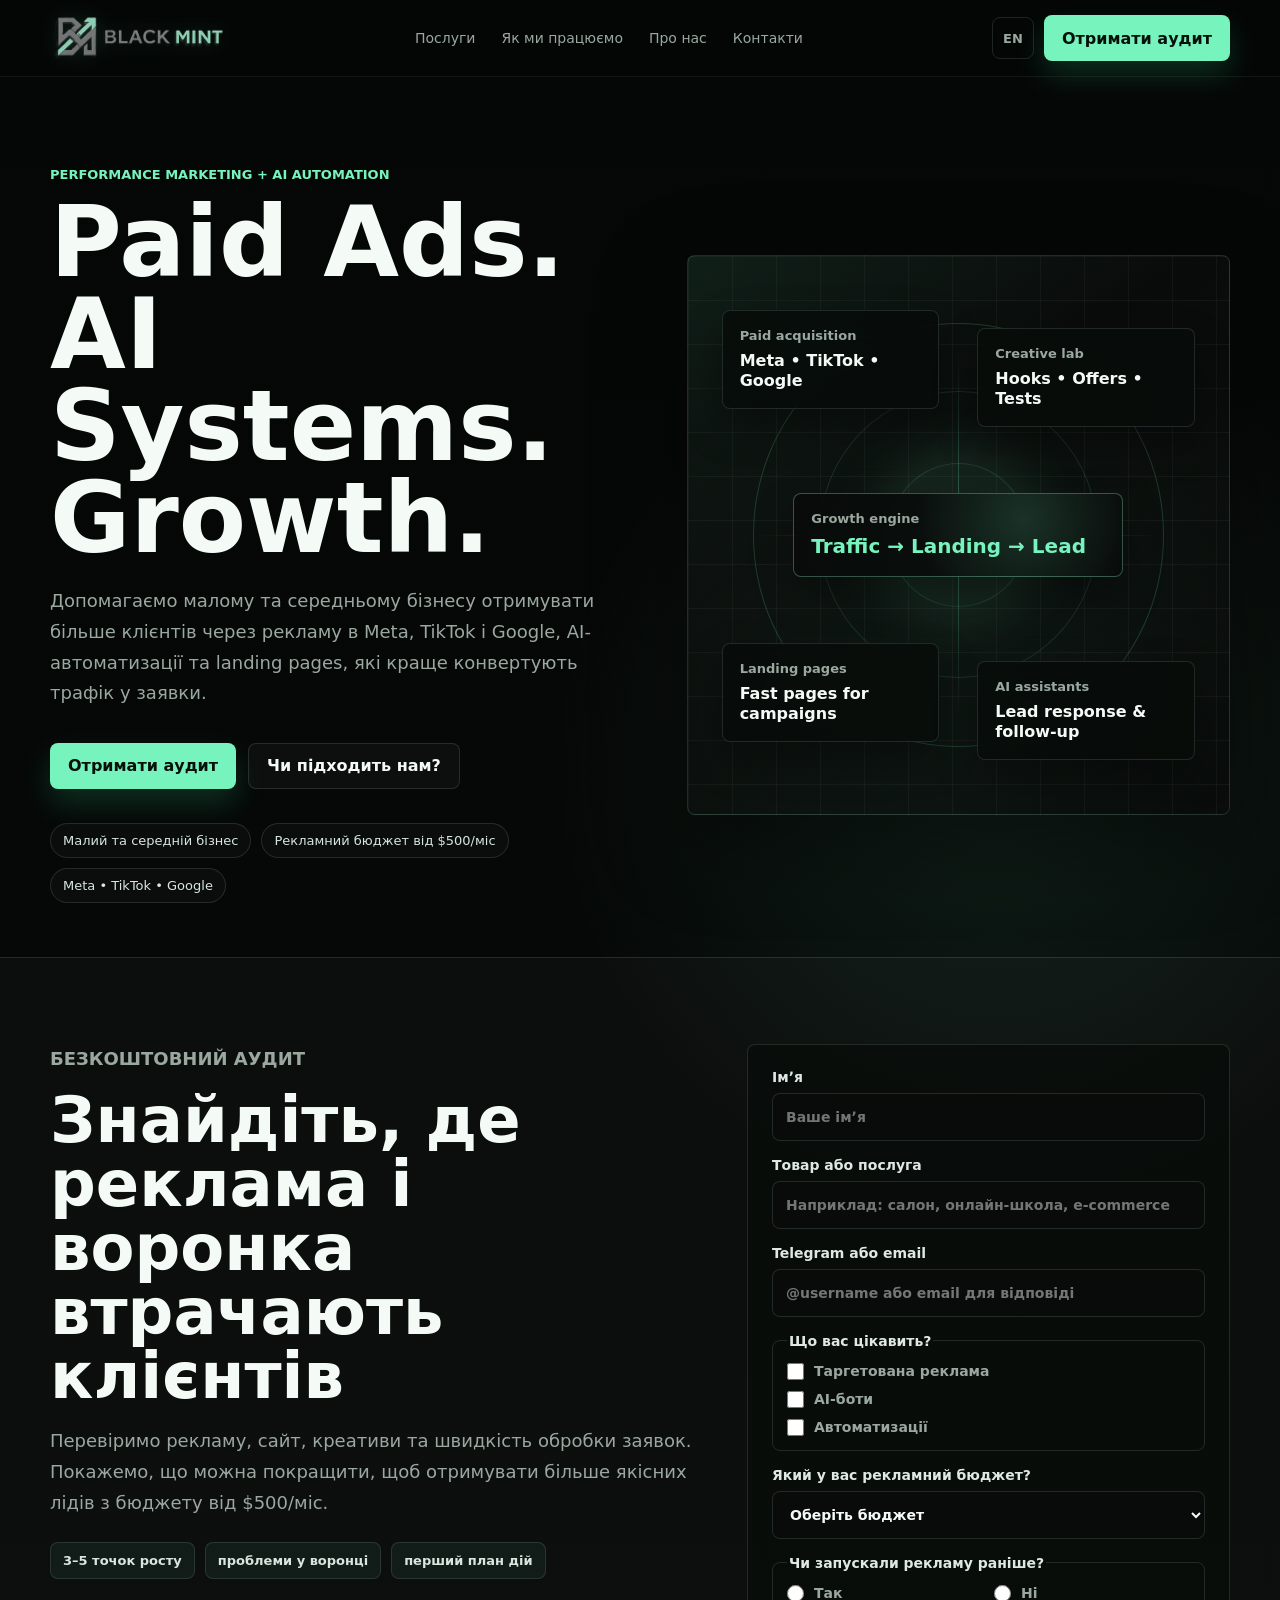
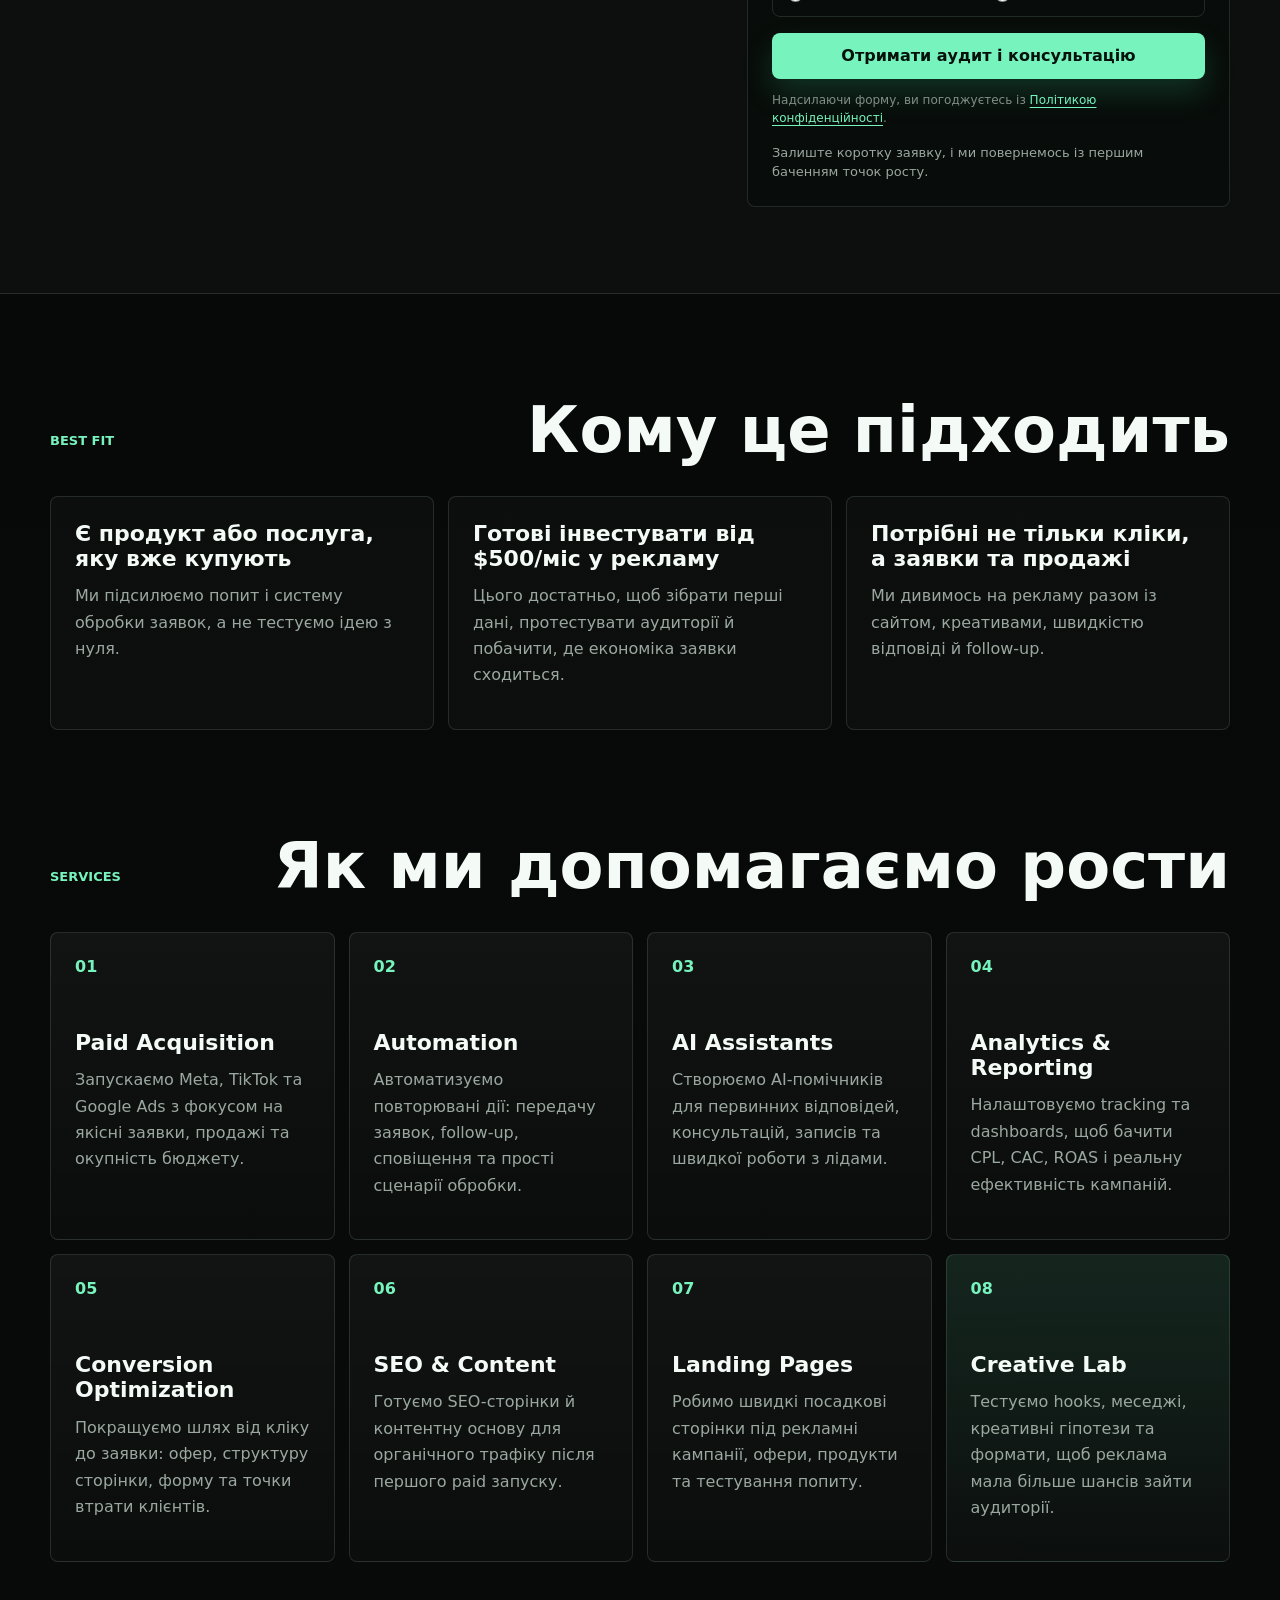
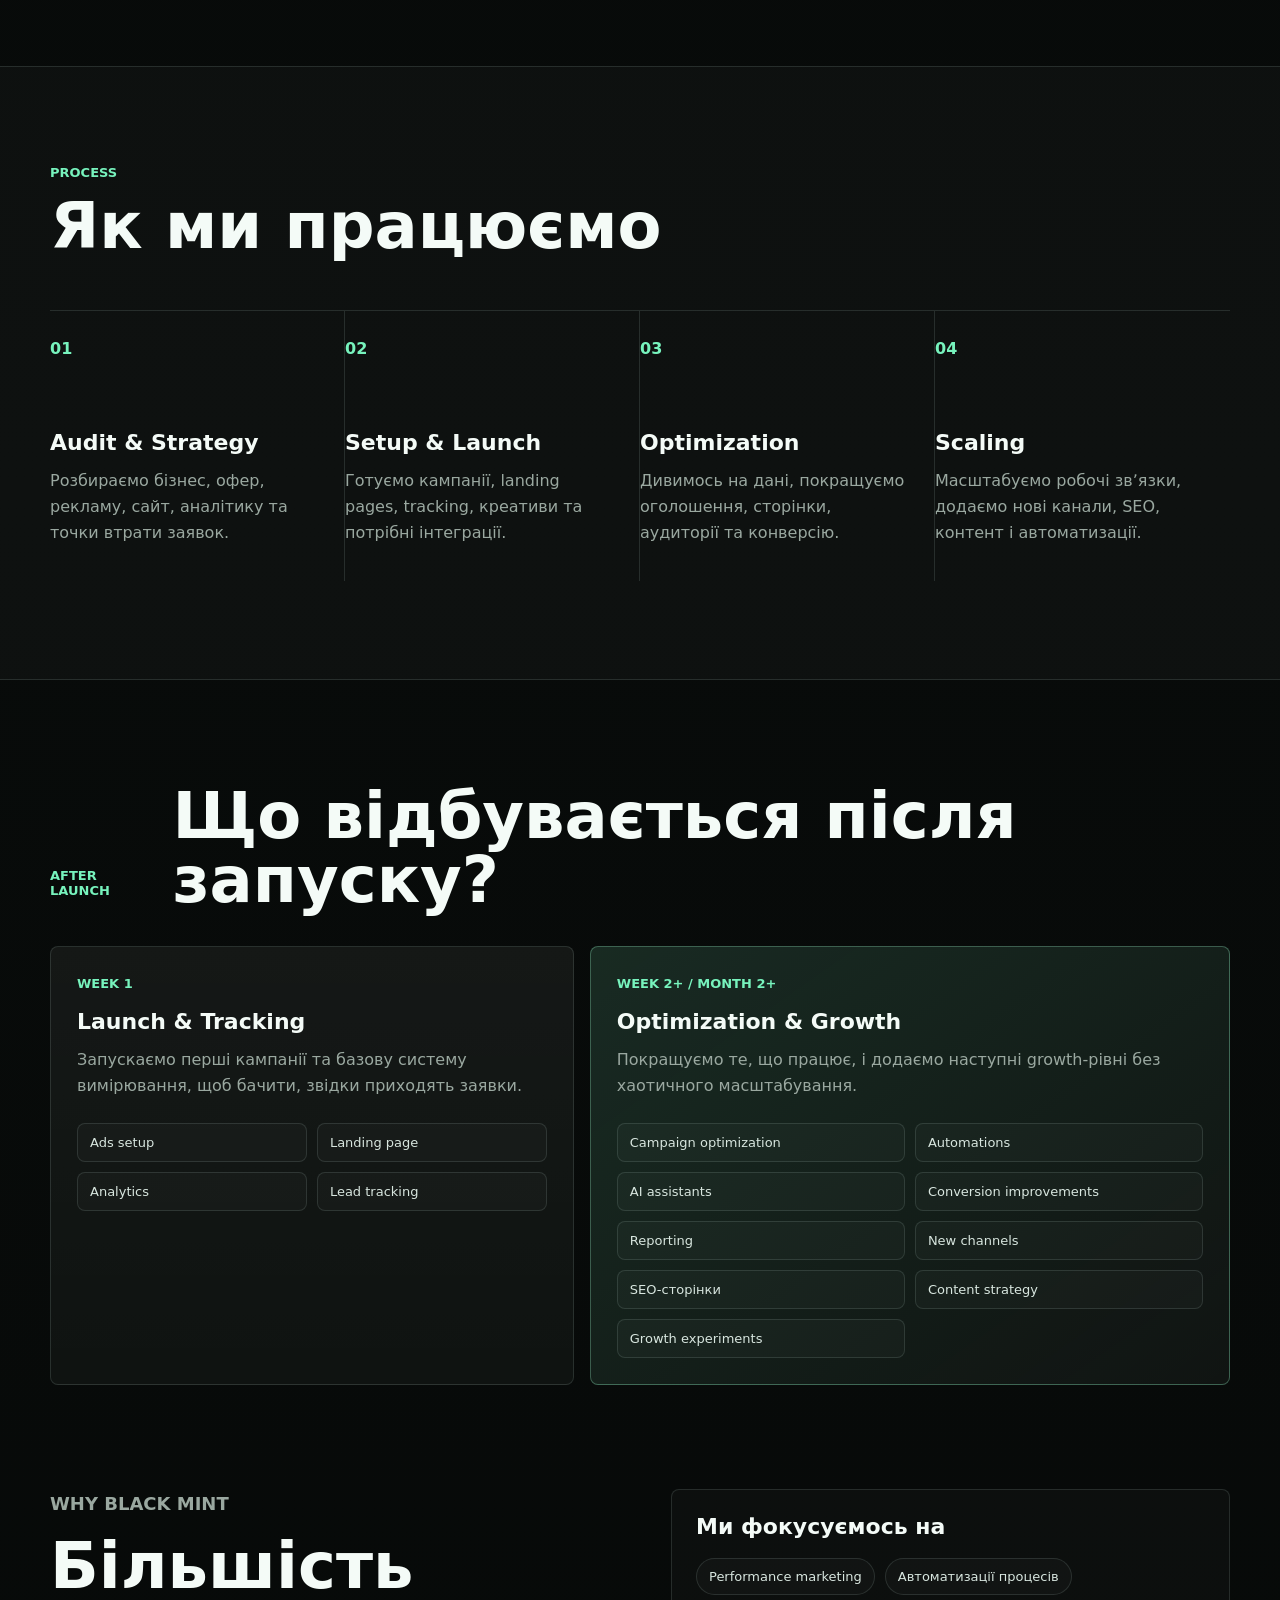
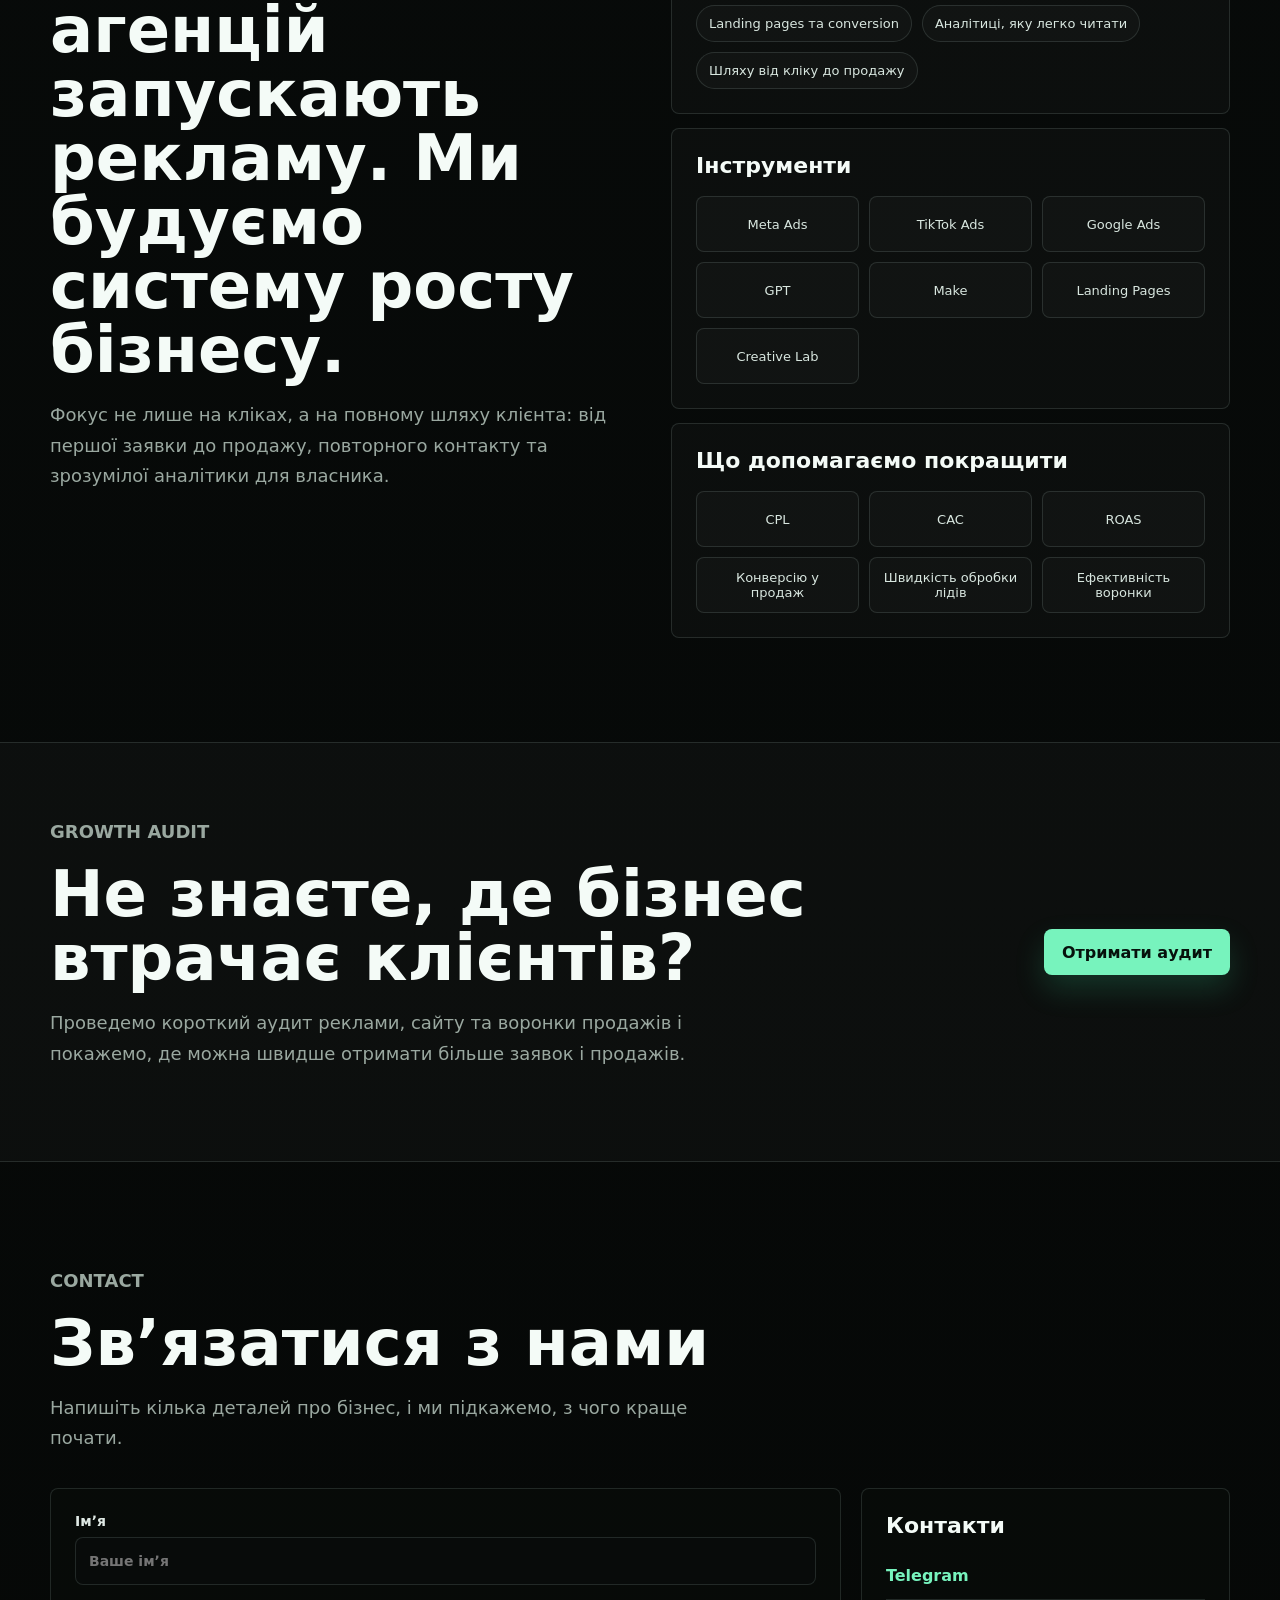
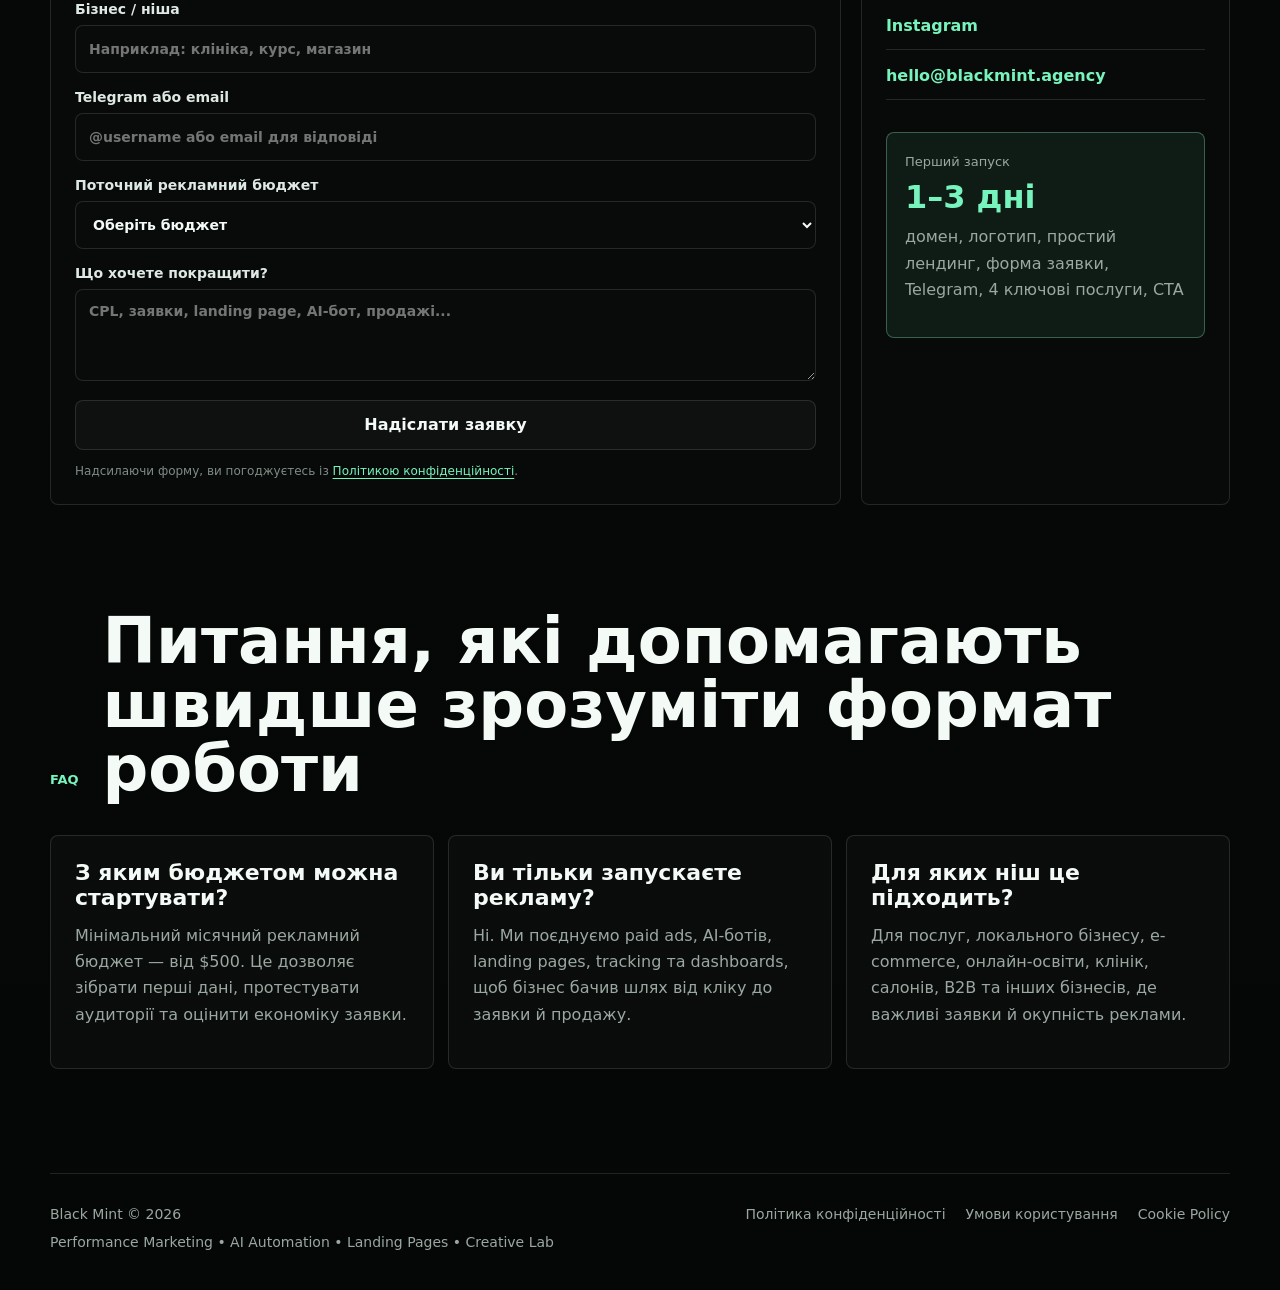
==== index.html @ eccbd444 "Initial Black Mint landing" ====
<!doctype html>
<html lang="uk">
  <head>
    <meta charset="UTF-8" />
    <meta name="viewport" content="width=device-width, initial-scale=1.0" />
    <meta
      name="description"
      content="Black Mint допомагає малому та середньому бізнесу отримувати більше клієнтів через paid ads, AI-автоматизації, landing pages, creative lab, tracking та аналітику. Мінімальний рекламний бюджет від $500/міс."
    />
    <meta
      name="keywords"
      content="таргетована реклама, paid ads, реклама Meta, TikTok Ads, Google Ads, AI автоматизація, AI боти, landing pages, creative lab, performance marketing, Black Mint"
    />
    <meta name="robots" content="index, follow, max-image-preview:large" />
    <meta name="author" content="Black Mint" />
    <link rel="canonical" href="https://blackmint.agency/" />
    <link rel="alternate" hreflang="uk" href="https://blackmint.agency/" />
    <link rel="alternate" hreflang="en" href="https://blackmint.agency/en/" />
    <link rel="alternate" hreflang="x-default" href="https://blackmint.agency/" />
    <meta property="og:type" content="website" />
    <meta property="og:locale" content="uk_UA" />
    <meta property="og:site_name" content="Black Mint" />
    <meta property="og:title" content="Black Mint | Paid Ads. AI Systems. Growth." />
    <meta
      property="og:description"
      content="Performance marketing, AI automation, tracking and CRM systems for small and medium businesses with ad spend from $500/month."
    />
    <meta property="og:url" content="https://blackmint.agency/" />
    <meta property="og:image" content="https://blackmint.agency/og-image.jpg" />
    <meta name="twitter:card" content="summary_large_image" />
    <meta name="twitter:title" content="Black Mint | Paid Ads. AI Systems. Growth." />
    <meta
      name="twitter:description"
      content="Paid ads, AI automation, landing pages, creative testing and analytics for small and medium businesses."
    />
    <meta name="theme-color" content="#050706" />
    <title>Black Mint | Paid Ads, AI Automation, Landing Pages та Creative Lab</title>
    <link rel="icon" type="image/png" href="assets/black-mint-mark.png" />
    <link rel="preload" as="image" href="assets/black-mint-logo-horizontal-web.png" />
    <link rel="stylesheet" href="styles.css?v=logo-polish" />
    <script type="application/ld+json">
      {
        "@context": "https://schema.org",
        "@type": "ProfessionalService",
        "name": "Black Mint",
        "url": "https://blackmint.agency/",
        "description": "Black Mint helps small and medium businesses grow through paid ads, AI automation, landing pages, creative testing and analytics.",
        "slogan": "Paid Ads. AI Systems. Growth.",
        "areaServed": ["Ukraine", "Europe", "United States"],
        "serviceType": [
          "Targeted advertising",
          "Paid ads management",
          "AI bots and automation",
          "Landing pages",
          "Creative lab",
          "Marketing analytics and tracking"
        ],
        "email": "hello@blackmint.agency",
        "offers": {
          "@type": "Offer",
          "description": "Marketing audit and growth system setup for businesses with monthly ad spend from $500.",
          "priceSpecification": {
            "@type": "PriceSpecification",
            "minPrice": "500",
            "priceCurrency": "USD",
            "unitText": "monthly ad spend"
          }
        },
        "sameAs": ["https://instagram.com/", "https://t.me/"]
      }
    </script>
    <script type="application/ld+json">
      {
        "@context": "https://schema.org",
        "@type": "FAQPage",
        "mainEntity": [
          {
            "@type": "Question",
            "name": "З яким мінімальним рекламним бюджетом працює Black Mint?",
            "acceptedAnswer": {
              "@type": "Answer",
              "text": "Black Mint працює з бізнесами, які мають рекламний бюджет від $500 на місяць."
            }
          },
          {
            "@type": "Question",
            "name": "Які послуги надає Black Mint?",
            "acceptedAnswer": {
              "@type": "Answer",
              "text": "Black Mint налаштовує таргетовану рекламу, Google Ads, TikTok Ads, AI-ботів, landing pages, creative testing, tracking, dashboards та аналітику."
            }
          },
          {
            "@type": "Question",
            "name": "Для кого підходить Black Mint?",
            "acceptedAnswer": {
              "@type": "Answer",
              "text": "Black Mint підходить малому та середньому бізнесу, який хоче отримувати більше заявок, швидше обробляти ліди та бачити окупність реклами."
            }
          }
        ]
      }
    </script>
  </head>
  <body>
    <header class="site-header" data-header>
      <a class="brand" href="#top" aria-label="Black Mint home">
        <img
          class="brand-logo"
          src="assets/black-mint-logo-horizontal-web.png"
          alt="Black Mint"
          width="403"
          height="112"
        />
      </a>

      <nav class="main-nav" aria-label="Головна навігація">
        <a href="#services">Послуги</a>
        <a href="#process">Як ми працюємо</a>
        <a href="#about">Про нас</a>
        <a href="#contacts">Контакти</a>
      </nav>

      <div class="header-actions">
        <a class="language-link" href="en/" hreflang="en">EN</a>
        <a class="header-cta" href="#audit">Отримати аудит</a>
      </div>
    </header>

    <main id="top">
      <section class="hero section-shell">
        <div class="hero-copy">
          <p class="eyebrow">Performance marketing + AI automation</p>
          <h1>Paid Ads. AI Systems. Growth.</h1>
          <p class="hero-lead">
            Допомагаємо малому та середньому бізнесу отримувати більше клієнтів
            через рекламу в Meta, TikTok і Google, AI-автоматизації та
            landing pages, які краще конвертують трафік у заявки.
          </p>

          <div class="hero-actions">
            <a class="primary-button" href="#audit">Отримати аудит</a>
            <a class="secondary-button" href="#fit">Чи підходить нам?</a>
          </div>

          <div class="hero-proof" aria-label="Ключові умови">
            <span>Малий та середній бізнес</span>
            <span>Рекламний бюджет від $500/міс</span>
            <span>Meta • TikTok • Google</span>
          </div>
        </div>

        <div class="hero-visual" aria-label="Візуалізація системи росту">
          <div class="orbital-grid"></div>
          <div class="growth-map">
            <div class="map-node node-main">
              <span>Growth engine</span>
              <strong>Traffic → Landing → Lead</strong>
            </div>
            <div class="map-node">
              <span>Paid acquisition</span>
              <strong>Meta • TikTok • Google</strong>
            </div>
            <div class="map-node">
              <span>Creative lab</span>
              <strong>Hooks • Offers • Tests</strong>
            </div>
            <div class="map-node">
              <span>Landing pages</span>
              <strong>Fast pages for campaigns</strong>
            </div>
            <div class="map-node">
              <span>AI assistants</span>
              <strong>Lead response & follow-up</strong>
            </div>
          </div>
        </div>
      </section>

      <section id="audit" class="audit-band">
        <div class="section-shell audit-layout">
          <div class="section-intro">
            <p class="eyebrow">Безкоштовний аудит</p>
            <h2>Знайдіть, де реклама і воронка втрачають клієнтів</h2>
            <p>
              Перевіримо рекламу, сайт, креативи та швидкість обробки заявок.
              Покажемо, що можна покращити, щоб отримувати більше якісних
              лідів з бюджету від $500/міс.
            </p>
            <div class="audit-points" aria-label="Що входить в аудит">
              <span>3–5 точок росту</span>
              <span>проблеми у воронці</span>
              <span>перший план дій</span>
            </div>
          </div>

          <form class="lead-form" id="auditForm">
            <label>
              Імʼя
              <input name="name" type="text" placeholder="Ваше імʼя" required />
            </label>
            <label>
              Товар або послуга
              <input
                name="offer"
                type="text"
                placeholder="Наприклад: салон, онлайн-школа, e-commerce"
                required
              />
            </label>
            <label>
              Telegram або email
              <input
                name="contact"
                type="text"
                placeholder="@username або email для відповіді"
                required
              />
            </label>

            <fieldset>
              <legend>Що вас цікавить?</legend>
              <label><input type="checkbox" name="interest" value="ads" /> Таргетована реклама</label>
              <label><input type="checkbox" name="interest" value="bots" /> AI-боти</label>
              <label><input type="checkbox" name="interest" value="automation" /> Автоматизації</label>
            </fieldset>

            <label>
              Який у вас рекламний бюджет?
              <select name="budget" required>
                <option value="">Оберіть бюджет</option>
                <option>До $500</option>
                <option>$500–2000</option>
                <option>$2000–5000</option>
                <option>$5000+</option>
              </select>
            </label>

            <fieldset class="radio-grid">
              <legend>Чи запускали рекламу раніше?</legend>
              <label><input type="radio" name="launched" value="yes" required /> Так</label>
              <label><input type="radio" name="launched" value="no" /> Ні</label>
            </fieldset>

            <button class="primary-button form-button" type="submit">
              Отримати аудит і консультацію
            </button>
            <p class="legal-note">
              Надсилаючи форму, ви погоджуєтесь із
              <a href="privacy.html">Політикою конфіденційності</a>.
            </p>
            <p class="form-note" data-form-note>
              Залиште коротку заявку, і ми повернемось із першим баченням точок
              росту.
            </p>
          </form>
        </div>
      </section>

      <section id="fit" class="section-shell content-section fit-section">
        <div class="section-heading">
          <p class="eyebrow">Best fit</p>
          <h2>Кому це підходить</h2>
        </div>

        <div class="fit-grid">
          <article>
            <h3>Є продукт або послуга, яку вже купують</h3>
            <p>Ми підсилюємо попит і систему обробки заявок, а не тестуємо ідею з нуля.</p>
          </article>
          <article>
            <h3>Готові інвестувати від $500/міс у рекламу</h3>
            <p>Цього достатньо, щоб зібрати перші дані, протестувати аудиторії й побачити, де економіка заявки сходиться.</p>
          </article>
          <article>
            <h3>Потрібні не тільки кліки, а заявки та продажі</h3>
            <p>Ми дивимось на рекламу разом із сайтом, креативами, швидкістю відповіді й follow-up.</p>
          </article>
        </div>
      </section>

      <section id="services" class="section-shell content-section">
        <div class="section-heading">
          <p class="eyebrow">Services</p>
          <h2>Як ми допомагаємо рости</h2>
        </div>

        <div class="service-grid">
          <article class="service-card">
            <span class="card-index">01</span>
            <h3>Paid Acquisition</h3>
            <p>Запускаємо Meta, TikTok та Google Ads з фокусом на якісні заявки, продажі та окупність бюджету.</p>
          </article>
          <article class="service-card">
            <span class="card-index">02</span>
            <h3>Automation</h3>
            <p>Автоматизуємо повторювані дії: передачу заявок, follow-up, сповіщення та прості сценарії обробки.</p>
          </article>
          <article class="service-card">
            <span class="card-index">03</span>
            <h3>AI Assistants</h3>
            <p>Створюємо AI-помічників для первинних відповідей, консультацій, записів та швидкої роботи з лідами.</p>
          </article>
          <article class="service-card">
            <span class="card-index">04</span>
            <h3>Analytics & Reporting</h3>
            <p>Налаштовуємо tracking та dashboards, щоб бачити CPL, CAC, ROAS і реальну ефективність кампаній.</p>
          </article>
          <article class="service-card">
            <span class="card-index">05</span>
            <h3>Conversion Optimization</h3>
            <p>Покращуємо шлях від кліку до заявки: офер, структуру сторінки, форму та точки втрати клієнтів.</p>
          </article>
          <article class="service-card">
            <span class="card-index">06</span>
            <h3>SEO & Content</h3>
            <p>Готуємо SEO-сторінки й контентну основу для органічного трафіку після першого paid запуску.</p>
          </article>
          <article class="service-card">
            <span class="card-index">07</span>
            <h3>Landing Pages</h3>
            <p>Робимо швидкі посадкові сторінки під рекламні кампанії, офери, продукти та тестування попиту.</p>
          </article>
          <article class="service-card muted-card">
            <span class="card-index">08</span>
            <h3>Creative Lab</h3>
            <p>Тестуємо hooks, меседжі, креативні гіпотези та формати, щоб реклама мала більше шансів зайти аудиторії.</p>
          </article>
        </div>
      </section>

      <section id="process" class="process-band">
        <div class="section-shell">
          <div class="section-heading">
            <p class="eyebrow">Process</p>
            <h2>Як ми працюємо</h2>
          </div>

          <div class="process-list">
            <article>
              <span>01</span>
              <h3>Audit & Strategy</h3>
              <p>Розбираємо бізнес, офер, рекламу, сайт, аналітику та точки втрати заявок.</p>
            </article>
            <article>
              <span>02</span>
              <h3>Setup & Launch</h3>
              <p>Готуємо кампанії, landing pages, tracking, креативи та потрібні інтеграції.</p>
            </article>
            <article>
              <span>03</span>
              <h3>Optimization</h3>
              <p>Дивимось на дані, покращуємо оголошення, сторінки, аудиторії та конверсію.</p>
            </article>
            <article>
              <span>04</span>
              <h3>Scaling</h3>
              <p>Масштабуємо робочі звʼязки, додаємо нові канали, SEO, контент і автоматизації.</p>
            </article>
          </div>
        </div>
      </section>

      <section class="section-shell content-section roadmap-section">
        <div class="section-heading">
          <p class="eyebrow">After launch</p>
          <h2>Що відбувається після запуску?</h2>
        </div>

        <div class="roadmap-grid">
          <article class="roadmap-card">
            <span>Week 1</span>
            <h3>Launch & Tracking</h3>
            <p>Запускаємо перші кампанії та базову систему вимірювання, щоб бачити, звідки приходять заявки.</p>
            <ul>
              <li>Ads setup</li>
              <li>Landing page</li>
              <li>Analytics</li>
              <li>Lead tracking</li>
            </ul>
          </article>

          <article class="roadmap-card roadmap-card-accent">
            <span>Week 2+ / Month 2+</span>
            <h3>Optimization & Growth</h3>
            <p>Покращуємо те, що працює, і додаємо наступні growth-рівні без хаотичного масштабування.</p>
            <ul>
              <li>Campaign optimization</li>
              <li>Automations</li>
              <li>AI assistants</li>
              <li>Conversion improvements</li>
              <li>Reporting</li>
              <li>New channels</li>
              <li>SEO-сторінки</li>
              <li>Content strategy</li>
              <li>Growth experiments</li>
            </ul>
          </article>
        </div>
      </section>

      <section id="about" class="section-shell content-section difference-layout">
        <div class="section-intro sticky-copy">
          <p class="eyebrow">Why Black Mint</p>
          <h2>Більшість агенцій запускають рекламу. Ми будуємо систему росту бізнесу.</h2>
          <p>
            Фокус не лише на кліках, а на повному шляху клієнта: від першої
            заявки до продажу, повторного контакту та зрозумілої аналітики для
            власника.
          </p>
        </div>

        <div class="stacked-info">
          <div class="info-block">
            <h3>Ми фокусуємось на</h3>
            <ul class="pill-list">
              <li>Performance marketing</li>
              <li>Автоматизації процесів</li>
              <li>Landing pages та conversion</li>
              <li>Аналітиці, яку легко читати</li>
              <li>Шляху від кліку до продажу</li>
            </ul>
          </div>

          <div class="info-block">
            <h3>Інструменти</h3>
            <div class="tool-grid">
              <span>Meta Ads</span>
              <span>TikTok Ads</span>
              <span>Google Ads</span>
              <span>GPT</span>
              <span>Make</span>
              <span>Landing Pages</span>
              <span>Creative Lab</span>
            </div>
          </div>

          <div class="info-block">
            <h3>Що допомагаємо покращити</h3>
            <div class="improvement-grid">
              <span>CPL</span>
              <span>CAC</span>
              <span>ROAS</span>
              <span>Конверсію у продаж</span>
              <span>Швидкість обробки лідів</span>
              <span>Ефективність воронки</span>
            </div>
          </div>
        </div>
      </section>

      <section class="cta-section">
        <div class="section-shell cta-layout">
          <div>
            <p class="eyebrow">Growth audit</p>
            <h2>Не знаєте, де бізнес втрачає клієнтів?</h2>
            <p>
              Проведемо короткий аудит реклами, сайту та воронки продажів і
              покажемо, де можна швидше отримати більше заявок і продажів.
            </p>
          </div>
          <a class="primary-button" href="#audit">Отримати аудит</a>
        </div>
      </section>

      <section id="contacts" class="section-shell contact-section">
        <div class="section-intro">
          <p class="eyebrow">Contact</p>
          <h2>Звʼязатися з нами</h2>
          <p>Напишіть кілька деталей про бізнес, і ми підкажемо, з чого краще почати.</p>
        </div>

        <div class="contact-layout">
          <form class="contact-form" id="contactForm">
            <label>
              Імʼя
              <input name="contactName" type="text" placeholder="Ваше імʼя" required />
            </label>
            <label>
              Бізнес / ніша
              <input name="niche" type="text" placeholder="Наприклад: клініка, курс, магазин" required />
            </label>
            <label>
              Telegram або email
              <input name="contactMethod" type="text" placeholder="@username або email для відповіді" required />
            </label>
            <label>
              Поточний рекламний бюджет
              <select name="contactBudget" required>
                <option value="">Оберіть бюджет</option>
                <option>До $500</option>
                <option>$500–2000</option>
                <option>$2000–5000</option>
                <option>$5000+</option>
              </select>
            </label>
            <label>
              Що хочете покращити?
              <textarea name="goal" rows="4" placeholder="CPL, заявки, landing page, AI-бот, продажі..." required></textarea>
            </label>
            <button class="secondary-button dark-button" type="submit">Надіслати заявку</button>
            <p class="legal-note">
              Надсилаючи форму, ви погоджуєтесь із
              <a href="privacy.html">Політикою конфіденційності</a>.
            </p>
          </form>

          <aside class="contact-card">
            <h3>Контакти</h3>
            <a href="https://t.me/" target="_blank" rel="noreferrer">Telegram</a>
            <a href="https://instagram.com/" target="_blank" rel="noreferrer">Instagram</a>
            <a href="mailto:hello@blackmint.agency">hello@blackmint.agency</a>
            <div class="contact-stat">
              <span>Перший запуск</span>
              <strong>1–3 дні</strong>
              <p>домен, логотип, простий лендинг, форма заявки, Telegram, 4 ключові послуги, CTA</p>
            </div>
          </aside>
        </div>
      </section>

      <section class="section-shell faq-section">
        <div class="section-heading">
          <p class="eyebrow">FAQ</p>
          <h2>Питання, які допомагають швидше зрозуміти формат роботи</h2>
        </div>

        <div class="faq-grid">
          <article>
            <h3>З яким бюджетом можна стартувати?</h3>
            <p>Мінімальний місячний рекламний бюджет — від $500. Це дозволяє зібрати перші дані, протестувати аудиторії та оцінити економіку заявки.</p>
          </article>
          <article>
            <h3>Ви тільки запускаєте рекламу?</h3>
            <p>Ні. Ми поєднуємо paid ads, AI-ботів, landing pages, tracking та dashboards, щоб бізнес бачив шлях від кліку до заявки й продажу.</p>
          </article>
          <article>
            <h3>Для яких ніш це підходить?</h3>
            <p>Для послуг, локального бізнесу, e-commerce, онлайн-освіти, клінік, салонів, B2B та інших бізнесів, де важливі заявки й окупність реклами.</p>
          </article>
        </div>
      </section>
    </main>

    <footer class="site-footer">
      <div class="footer-main">
        <span>Black Mint © 2026</span>
        <span>Performance Marketing • AI Automation • Landing Pages • Creative Lab</span>
      </div>
      <nav class="footer-links" aria-label="Юридична інформація">
        <a href="privacy.html">Політика конфіденційності</a>
        <a href="terms.html">Умови користування</a>
        <a href="cookies.html">Cookie Policy</a>
      </nav>
    </footer>

    <script src="script.js"></script>
  </body>
</html>
---- styles.css ----
:root {
  --bg: #050706;
  --surface: #0b0f0d;
  --surface-soft: #111614;
  --line: rgba(222, 255, 240, 0.12);
  --line-strong: rgba(156, 255, 210, 0.3);
  --text: #f4fbf7;
  --muted: #9aa8a0;
  --mint: #77f3bd;
  --mint-strong: #39dd9a;
  --graphite: #171c19;
  --shadow: rgba(0, 0, 0, 0.38);
  --radius: 8px;
}

* {
  box-sizing: border-box;
}

html {
  scroll-behavior: smooth;
}

body {
  margin: 0;
  overflow-x: hidden;
  background:
    radial-gradient(circle at 78% 10%, rgba(119, 243, 189, 0.09), transparent 28rem),
    linear-gradient(180deg, #050706 0%, #080b0a 48%, #050706 100%);
  color: var(--text);
  font-family: Inter, system-ui, -apple-system, BlinkMacSystemFont, "Segoe UI", sans-serif;
  letter-spacing: 0;
}

a {
  color: inherit;
  text-decoration: none;
}

button,
input,
select,
textarea {
  font: inherit;
}

.site-header {
  position: sticky;
  top: 0;
  z-index: 20;
  display: flex;
  align-items: center;
  justify-content: space-between;
  gap: 24px;
  width: min(1180px, calc(100% - 32px));
  min-height: 76px;
  margin: 0 auto;
  padding: 14px 0;
  backdrop-filter: blur(18px);
}

.site-header::before {
  position: fixed;
  inset: 0 0 auto;
  height: 76px;
  pointer-events: none;
  content: "";
  background: rgba(5, 7, 6, 0.78);
  border-bottom: 1px solid rgba(255, 255, 255, 0.06);
  transform: translateX(calc((100vw - min(1180px, calc(100vw - 32px))) / -2));
  width: 100vw;
  z-index: -1;
}

.brand {
  display: inline-flex;
  align-items: center;
  flex: 0 0 auto;
  white-space: nowrap;
}

.brand-logo {
  display: block;
  width: clamp(138px, 15vw, 176px);
  height: auto;
  object-fit: contain;
  filter: drop-shadow(0 0 10px rgba(119, 243, 189, 0.12));
}

.main-nav {
  display: flex;
  align-items: center;
  gap: 26px;
  color: var(--muted);
  font-size: 14px;
}

.main-nav a:hover {
  color: var(--text);
}

.header-actions {
  display: inline-flex;
  align-items: center;
  gap: 10px;
}

.language-link {
  display: inline-grid;
  place-items: center;
  min-width: 42px;
  min-height: 42px;
  border: 1px solid var(--line);
  border-radius: var(--radius);
  color: var(--muted);
  font-size: 13px;
  font-weight: 800;
}

.language-link:hover {
  border-color: var(--line-strong);
  color: var(--mint);
}

.header-cta,
.primary-button,
.secondary-button {
  display: inline-flex;
  align-items: center;
  justify-content: center;
  min-height: 46px;
  padding: 0 18px;
  border-radius: var(--radius);
  font-weight: 700;
  transition: transform 180ms ease, border-color 180ms ease, background 180ms ease;
}

.header-cta,
.primary-button {
  background: var(--mint);
  color: #06110c;
  box-shadow: 0 14px 30px rgba(57, 221, 154, 0.18);
}

.secondary-button {
  border: 1px solid var(--line);
  background: rgba(255, 255, 255, 0.03);
  color: var(--text);
}

.header-cta:hover,
.primary-button:hover,
.secondary-button:hover {
  transform: translateY(-2px);
}

.section-shell {
  width: min(1180px, calc(100% - 32px));
  margin: 0 auto;
}

.hero {
  display: grid;
  grid-template-columns: minmax(0, 1.04fr) minmax(360px, 0.96fr);
  gap: 48px;
  min-height: calc(100vh - 76px);
  padding: 90px 0 54px;
  align-items: center;
}

.eyebrow {
  margin: 0 0 14px;
  color: var(--mint);
  font-size: 13px;
  font-weight: 800;
  letter-spacing: 0;
  text-transform: uppercase;
}

h1,
h2,
h3,
p {
  margin-top: 0;
}

h1 {
  max-width: 760px;
  margin-bottom: 22px;
  font-size: clamp(48px, 8vw, 98px);
  line-height: 0.94;
  letter-spacing: 0;
}

h2 {
  margin-bottom: 18px;
  font-size: clamp(34px, 5vw, 64px);
  line-height: 1;
  letter-spacing: 0;
}

h3 {
  margin-bottom: 12px;
  font-size: 22px;
  line-height: 1.15;
}

.hero-lead,
.section-intro p,
.cta-layout p {
  max-width: 650px;
  color: var(--muted);
  font-size: 18px;
  line-height: 1.7;
}

.hero-actions {
  display: flex;
  flex-wrap: wrap;
  gap: 12px;
  margin: 34px 0;
}

.audit-points {
  display: flex;
  flex-wrap: wrap;
  gap: 10px;
  margin-top: 24px;
}

.audit-points span {
  padding: 10px 12px;
  border: 1px solid var(--line);
  border-radius: 8px;
  background: rgba(119, 243, 189, 0.055);
  color: #d8e6df;
  font-size: 13px;
  font-weight: 700;
}

.hero-proof {
  display: flex;
  flex-wrap: wrap;
  gap: 10px;
}

.hero-proof span,
.pill-list li,
.tool-grid span,
.improvement-grid span {
  border: 1px solid var(--line);
  border-radius: 999px;
  background: rgba(255, 255, 255, 0.025);
  color: #d8e6df;
}

.hero-proof span {
  padding: 9px 12px;
  font-size: 13px;
}

.hero-visual {
  position: relative;
  min-height: 560px;
  border: 1px solid var(--line);
  border-radius: 8px;
  overflow: hidden;
  background:
    linear-gradient(90deg, rgba(255, 255, 255, 0.04) 1px, transparent 1px),
    linear-gradient(180deg, rgba(255, 255, 255, 0.04) 1px, transparent 1px),
    linear-gradient(145deg, rgba(119, 243, 189, 0.1), rgba(255, 255, 255, 0.02) 38%, rgba(9, 12, 11, 0.9));
  background-size: 44px 44px, 44px 44px, auto;
  box-shadow: 0 26px 90px var(--shadow);
}

.orbital-grid {
  position: absolute;
  inset: 12%;
  border: 1px solid rgba(119, 243, 189, 0.18);
  border-radius: 50%;
  animation: rotateGrid 24s linear infinite;
}

.orbital-grid::before,
.orbital-grid::after {
  position: absolute;
  inset: 16%;
  border: 1px solid rgba(119, 243, 189, 0.12);
  border-radius: 50%;
  content: "";
}

.orbital-grid::after {
  inset: 33%;
  background: rgba(119, 243, 189, 0.08);
  box-shadow: 0 0 70px rgba(119, 243, 189, 0.18);
}

.dashboard-panel,
.pipeline-card,
.ai-card,
.map-node {
  position: absolute;
  border: 1px solid var(--line);
  border-radius: 8px;
  background: rgba(8, 12, 10, 0.86);
  backdrop-filter: blur(18px);
  box-shadow: 0 18px 40px rgba(0, 0, 0, 0.32);
}

.growth-map {
  position: absolute;
  inset: 34px;
}

.growth-map::before,
.growth-map::after {
  position: absolute;
  content: "";
  background: linear-gradient(90deg, transparent, rgba(119, 243, 189, 0.42), transparent);
}

.growth-map::before {
  top: 50%;
  left: 8%;
  right: 8%;
  height: 1px;
}

.growth-map::after {
  top: 12%;
  bottom: 12%;
  left: 50%;
  width: 1px;
  background: linear-gradient(180deg, transparent, rgba(119, 243, 189, 0.34), transparent);
}

.map-node {
  z-index: 1;
  display: grid;
  gap: 8px;
  width: min(260px, 46%);
  padding: 17px;
}

.map-node span {
  color: var(--muted);
  font-size: 13px;
  font-weight: 700;
}

.map-node strong {
  color: var(--text);
  font-size: 16px;
  line-height: 1.25;
}

.node-main {
  top: 50%;
  left: 50%;
  width: min(330px, 70%);
  border-color: var(--line-strong);
  background:
    radial-gradient(circle at 70% 30%, rgba(119, 243, 189, 0.16), transparent 46%),
    rgba(8, 12, 10, 0.9);
  transform: translate(-50%, -50%);
}

.node-main strong {
  color: var(--mint);
  font-size: 20px;
}

.map-node:nth-child(2) {
  top: 20px;
  left: 0;
}

.map-node:nth-child(3) {
  top: 38px;
  right: 0;
}

.map-node:nth-child(4) {
  bottom: 38px;
  left: 0;
}

.map-node:nth-child(5) {
  right: 0;
  bottom: 20px;
}

.panel-main {
  inset: 78px 42px auto;
  padding: 22px;
}

.panel-topline,
.pipeline-card,
.ai-card {
  display: flex;
  align-items: center;
  justify-content: space-between;
  gap: 12px;
}

.panel-topline {
  margin-bottom: 20px;
  color: var(--muted);
  font-size: 13px;
}

.live-dot {
  color: var(--mint);
}

.live-dot::before {
  display: inline-block;
  width: 7px;
  height: 7px;
  margin-right: 7px;
  border-radius: 50%;
  background: var(--mint);
  content: "";
  box-shadow: 0 0 16px var(--mint);
}

.metric-grid {
  display: grid;
  grid-template-columns: repeat(3, 1fr);
  gap: 12px;
}

.metric-grid div {
  min-width: 0;
  padding: 16px;
  border: 1px solid var(--line);
  border-radius: 8px;
  background: rgba(255, 255, 255, 0.025);
}

.metric-label {
  display: block;
  margin-bottom: 8px;
  color: var(--muted);
  font-size: 12px;
}

.metric-grid strong {
  font-size: 28px;
}

.chart-bars {
  display: flex;
  align-items: end;
  gap: 10px;
  height: 132px;
  margin-top: 24px;
  padding-top: 18px;
  border-top: 1px solid var(--line);
}

.chart-bars span {
  flex: 1;
  min-width: 18px;
  border-radius: 6px 6px 0 0;
  background: linear-gradient(180deg, var(--mint), rgba(119, 243, 189, 0.16));
  animation: pulseBar 2.8s ease-in-out infinite;
}

.pipeline-card {
  left: 34px;
  right: 34px;
  bottom: 56px;
  padding: 16px;
  color: #dce8e2;
  font-size: 13px;
}

.pipeline-card i {
  flex: 1;
  height: 1px;
  background: linear-gradient(90deg, var(--mint), transparent);
}

.ai-card {
  right: 24px;
  bottom: 154px;
  min-width: 210px;
  padding: 16px;
}

.ai-card span {
  color: var(--muted);
}

.ai-card strong {
  color: var(--mint);
}

.audit-band,
.process-band,
.cta-section {
  border-block: 1px solid var(--line);
  background: rgba(255, 255, 255, 0.025);
}

.audit-layout {
  display: grid;
  grid-template-columns: minmax(0, 0.86fr) minmax(380px, 0.64fr);
  gap: 48px;
  padding: 86px 0;
  align-items: start;
}

.lead-form,
.contact-form,
.contact-card {
  padding: 24px;
  border: 1px solid var(--line);
  border-radius: 8px;
  background: rgba(8, 12, 10, 0.78);
}

.lead-form,
.contact-form {
  display: grid;
  gap: 16px;
}

label,
legend {
  color: #dfe9e4;
  font-size: 14px;
  font-weight: 700;
}

input,
select,
textarea {
  width: 100%;
  margin-top: 8px;
  border: 1px solid var(--line);
  border-radius: 8px;
  background: #080b0a;
  color: var(--text);
  outline: 0;
}

input,
select {
  min-height: 48px;
  padding: 0 13px;
}

textarea {
  resize: vertical;
  padding: 13px;
}

input:focus,
select:focus,
textarea:focus {
  border-color: var(--mint);
  box-shadow: 0 0 0 3px rgba(119, 243, 189, 0.08);
}

fieldset {
  display: grid;
  gap: 11px;
  margin: 0;
  padding: 14px;
  border: 1px solid var(--line);
  border-radius: 8px;
}

fieldset label {
  display: flex;
  align-items: center;
  gap: 10px;
  color: var(--muted);
  font-weight: 600;
}

input[type="checkbox"],
input[type="radio"] {
  width: 17px;
  min-height: 17px;
  margin: 0;
  accent-color: var(--mint);
}

.radio-grid {
  grid-template-columns: repeat(2, 1fr);
}

.radio-grid legend {
  grid-column: 1 / -1;
}

.form-button {
  width: 100%;
  border: 0;
  cursor: pointer;
}

.form-note {
  margin: 0;
  color: var(--muted);
  font-size: 13px;
  line-height: 1.5;
}

.legal-note {
  margin: -4px 0 0;
  color: rgba(154, 168, 160, 0.82);
  font-size: 12px;
  line-height: 1.5;
}

.legal-note a {
  color: var(--mint);
  text-decoration: underline;
  text-underline-offset: 3px;
}

.content-section,
.contact-section {
  padding: 104px 0;
}

.faq-section {
  padding: 0 0 104px;
}

.section-heading {
  display: flex;
  align-items: end;
  justify-content: space-between;
  gap: 24px;
  margin-bottom: 34px;
}

.section-heading h2 {
  margin-bottom: 0;
}

.service-grid {
  display: grid;
  grid-template-columns: repeat(4, 1fr);
  gap: 14px;
}

.fit-section {
  padding-bottom: 0;
}

.fit-grid {
  display: grid;
  grid-template-columns: repeat(3, 1fr);
  gap: 14px;
}

.fit-grid article {
  min-height: 220px;
  padding: 24px;
  border: 1px solid var(--line);
  border-radius: 8px;
  background: rgba(255, 255, 255, 0.025);
}

.fit-grid p {
  color: var(--muted);
  line-height: 1.65;
}

.service-card {
  min-height: 250px;
  padding: 24px;
  border: 1px solid var(--line);
  border-radius: 8px;
  background: linear-gradient(180deg, rgba(255, 255, 255, 0.045), rgba(255, 255, 255, 0.015));
}

.service-card p,
.process-list p,
.info-block p,
.contact-card p {
  color: var(--muted);
  line-height: 1.65;
}

.card-index {
  display: block;
  margin-bottom: 54px;
  color: var(--mint);
  font-weight: 800;
}

.muted-card {
  background: linear-gradient(180deg, rgba(119, 243, 189, 0.12), rgba(255, 255, 255, 0.02));
}

.process-band {
  padding: 98px 0;
}

.process-band .section-heading {
  display: block;
  margin-bottom: 52px;
}

.process-band .section-heading h2 {
  max-width: 820px;
}

.process-list {
  display: grid;
  grid-template-columns: repeat(4, 1fr);
  border-top: 1px solid var(--line);
}

.process-list article {
  min-height: 270px;
  padding: 28px 28px 0 0;
  border-right: 1px solid var(--line);
}

.process-list article:last-child {
  border-right: 0;
}

.process-list span {
  display: inline-flex;
  margin-bottom: 72px;
  color: var(--mint);
  font-weight: 800;
}

.roadmap-section {
  padding-bottom: 0;
}

.roadmap-grid {
  display: grid;
  grid-template-columns: 0.9fr 1.1fr;
  gap: 16px;
}

.roadmap-card {
  padding: 26px;
  border: 1px solid var(--line);
  border-radius: 8px;
  background:
    linear-gradient(180deg, rgba(255, 255, 255, 0.04), rgba(255, 255, 255, 0.015)),
    var(--surface);
}

.roadmap-card-accent {
  border-color: var(--line-strong);
  background:
    linear-gradient(145deg, rgba(119, 243, 189, 0.12), rgba(255, 255, 255, 0.02)),
    var(--surface);
}

.roadmap-card span {
  display: inline-flex;
  margin-bottom: 18px;
  color: var(--mint);
  font-size: 13px;
  font-weight: 800;
  text-transform: uppercase;
}

.roadmap-card p {
  color: var(--muted);
  line-height: 1.65;
}

.roadmap-card ul {
  display: grid;
  grid-template-columns: repeat(2, minmax(0, 1fr));
  gap: 10px;
  margin: 24px 0 0;
  padding: 0;
  list-style: none;
}

.roadmap-card li {
  padding: 11px 12px;
  border: 1px solid var(--line);
  border-radius: 8px;
  background: rgba(255, 255, 255, 0.025);
  color: #d8e6df;
  font-size: 13px;
}

.difference-layout {
  display: grid;
  grid-template-columns: minmax(0, 0.8fr) minmax(360px, 0.8fr);
  gap: 62px;
  align-items: start;
}

.sticky-copy {
  position: sticky;
  top: 116px;
}

.stacked-info {
  display: grid;
  gap: 14px;
}

.info-block {
  padding: 24px;
  border: 1px solid var(--line);
  border-radius: 8px;
  background: rgba(255, 255, 255, 0.025);
}

.pill-list,
.tool-grid,
.improvement-grid {
  display: flex;
  flex-wrap: wrap;
  gap: 10px;
  padding: 0;
  margin: 18px 0 0;
  list-style: none;
}

.pill-list li,
.tool-grid span,
.improvement-grid span {
  padding: 10px 12px;
  font-size: 13px;
}

.tool-grid,
.improvement-grid {
  display: grid;
  grid-template-columns: repeat(3, 1fr);
}

.tool-grid span,
.improvement-grid span {
  display: grid;
  place-items: center;
  min-height: 56px;
  border-radius: 8px;
  text-align: center;
}

.cta-section {
  padding: 74px 0;
}

.cta-layout {
  display: flex;
  align-items: center;
  justify-content: space-between;
  gap: 30px;
}

.cta-layout h2 {
  max-width: 760px;
}

.contact-layout {
  display: grid;
  grid-template-columns: minmax(0, 0.9fr) minmax(300px, 0.42fr);
  gap: 20px;
  margin-top: 34px;
}

.contact-card {
  display: grid;
  align-content: start;
  gap: 16px;
}

.contact-card a {
  padding-bottom: 14px;
  border-bottom: 1px solid var(--line);
  color: var(--mint);
  font-weight: 700;
}

.contact-stat {
  margin-top: 16px;
  padding: 18px;
  border: 1px solid var(--line-strong);
  border-radius: 8px;
  background: rgba(119, 243, 189, 0.08);
}

.contact-stat span {
  color: var(--muted);
  font-size: 13px;
}

.contact-stat strong {
  display: block;
  margin: 8px 0;
  color: var(--mint);
  font-size: 32px;
}

.faq-grid {
  display: grid;
  grid-template-columns: repeat(3, 1fr);
  gap: 14px;
}

.faq-grid article {
  padding: 24px;
  border: 1px solid var(--line);
  border-radius: 8px;
  background: rgba(255, 255, 255, 0.025);
}

.faq-grid p {
  color: var(--muted);
  line-height: 1.65;
}

.dark-button {
  width: 100%;
  min-height: 50px;
  cursor: pointer;
}

.site-footer {
  display: flex;
  justify-content: space-between;
  align-items: flex-start;
  gap: 24px;
  width: min(1180px, calc(100% - 32px));
  margin: 0 auto;
  padding: 32px 0 40px;
  border-top: 1px solid var(--line);
  color: var(--muted);
  font-size: 14px;
}

.footer-main,
.footer-links {
  display: flex;
  flex-wrap: wrap;
  gap: 12px 20px;
}

.footer-main {
  max-width: 560px;
}

.footer-links {
  justify-content: flex-end;
}

.footer-links a:hover {
  color: var(--mint);
}

.legal-page {
  padding: 84px 0 104px;
}

.legal-content {
  max-width: 860px;
  overflow-wrap: anywhere;
}

.legal-content h1 {
  margin-bottom: 18px;
  font-size: clamp(40px, 6vw, 72px);
}

.legal-content h2 {
  margin: 44px 0 14px;
  font-size: clamp(24px, 3vw, 34px);
}

.legal-content p,
.legal-content li {
  color: var(--muted);
  line-height: 1.75;
}

.legal-content ul {
  display: grid;
  gap: 8px;
  padding-left: 20px;
}

.legal-content a {
  color: var(--mint);
  text-decoration: underline;
  text-underline-offset: 3px;
}

@keyframes rotateGrid {
  to {
    transform: rotate(360deg);
  }
}

@keyframes pulseBar {
  50% {
    opacity: 0.62;
    transform: scaleY(0.92);
  }
}

@media (max-width: 980px) {
  .main-nav {
    display: none;
  }

  .hero,
  .audit-layout,
  .difference-layout,
  .contact-layout {
    grid-template-columns: 1fr;
  }

  .hero {
    min-height: auto;
    padding-top: 64px;
  }

  .hero-visual {
    min-height: 500px;
  }

  .service-grid,
  .fit-grid,
  .process-list,
  .roadmap-grid,
  .faq-grid {
    grid-template-columns: repeat(2, 1fr);
  }

  .process-list article:nth-child(2) {
    border-right: 0;
  }

  .sticky-copy {
    position: static;
  }
}

@media (max-width: 640px) {
  .site-header,
  .section-shell,
  .site-footer {
    width: min(1180px, calc(100% - 24px));
  }

  .site-header {
    min-height: 68px;
  }

  .site-header::before {
    height: 68px;
  }

  .header-cta {
    display: none;
  }

  .language-link {
    min-width: 38px;
    min-height: 40px;
  }

  .section-heading {
    flex-direction: column;
    align-items: flex-start;
  }

  .brand-logo {
    width: 45vw;
    max-width: 132px;
  }

  .hero {
    gap: 32px;
    padding-top: 48px;
  }

  h1 {
    font-size: 48px;
  }

  h2 {
    font-size: 36px;
  }

  .hero-lead,
  .section-intro p,
  .cta-layout p {
    font-size: 16px;
  }

  .primary-button,
  .secondary-button {
    width: 100%;
  }

  .hero-visual {
    min-height: 430px;
  }

  .growth-map {
    inset: 16px;
  }

  .growth-map::before,
  .growth-map::after {
    opacity: 0.35;
  }

  .map-node,
  .node-main {
    position: relative;
    inset: auto;
    width: 100%;
    transform: none;
  }

  .growth-map {
    display: grid;
    align-content: center;
    gap: 10px;
  }

  .map-node {
    padding: 12px;
  }

  .map-node strong {
    font-size: 14px;
  }

  .panel-main {
    inset: 42px 16px auto;
    padding: 16px;
  }

  .metric-grid {
    grid-template-columns: 1fr;
  }

  .metric-grid div {
    padding: 12px;
  }

  .metric-grid strong {
    font-size: 24px;
  }

  .chart-bars {
    height: 86px;
  }

  .pipeline-card {
    left: 16px;
    right: 16px;
    bottom: 28px;
    flex-wrap: wrap;
  }

  .pipeline-card i {
    min-width: 32px;
  }

  .ai-card {
    right: 16px;
    bottom: 114px;
    left: 16px;
    min-width: 0;
  }

  .audit-layout,
  .content-section,
  .process-band,
  .contact-section {
    padding: 68px 0;
  }

  .service-grid,
  .fit-grid,
  .process-list,
  .roadmap-grid,
  .faq-grid,
  .tool-grid,
  .improvement-grid {
    grid-template-columns: 1fr;
  }

  .roadmap-card ul {
    grid-template-columns: 1fr;
  }

  .service-card {
    min-height: 230px;
  }

  .card-index,
  .process-list span {
    margin-bottom: 28px;
  }

  .process-list article,
  .process-list article:nth-child(2) {
    min-height: auto;
    padding: 24px 0;
    border-right: 0;
    border-bottom: 1px solid var(--line);
  }

  .process-list article:last-child {
    border-bottom: 0;
  }

  .cta-layout,
  .site-footer {
    flex-direction: column;
    align-items: flex-start;
  }

  .footer-links {
    justify-content: flex-start;
  }
}
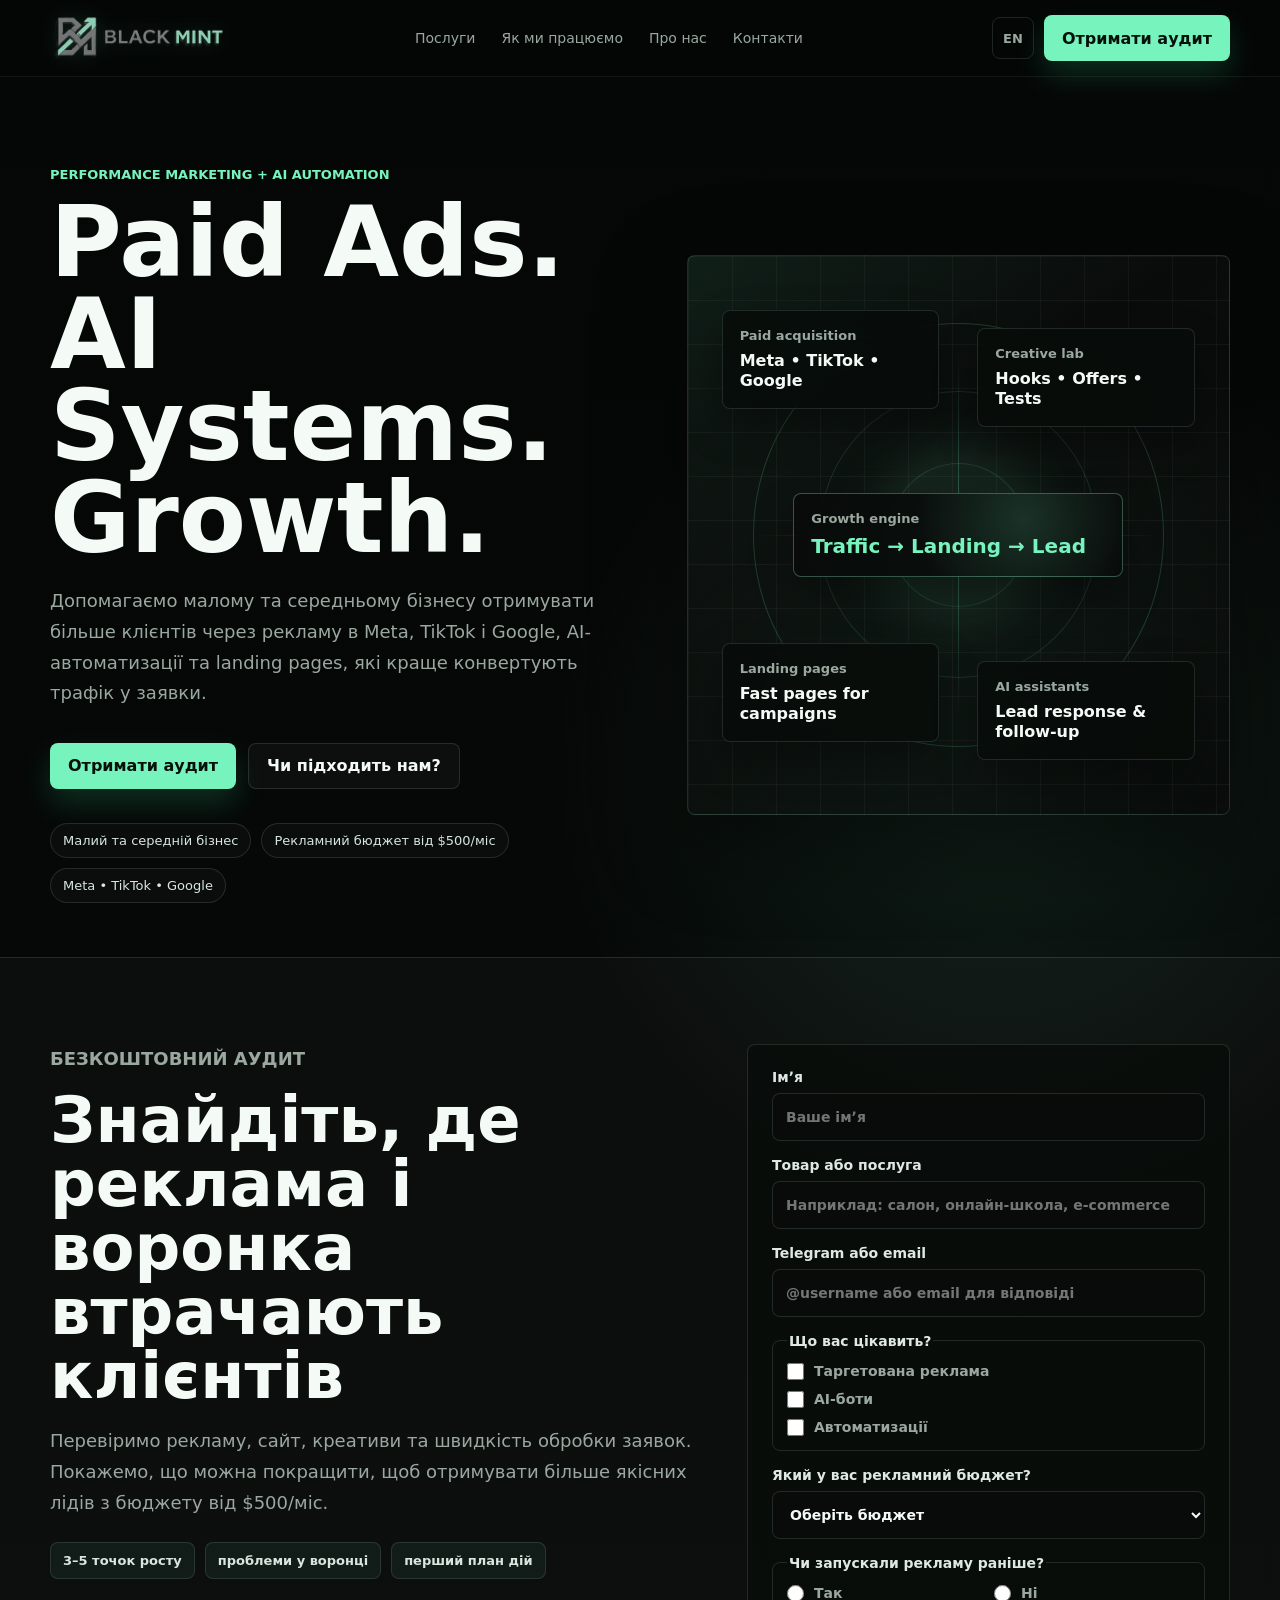
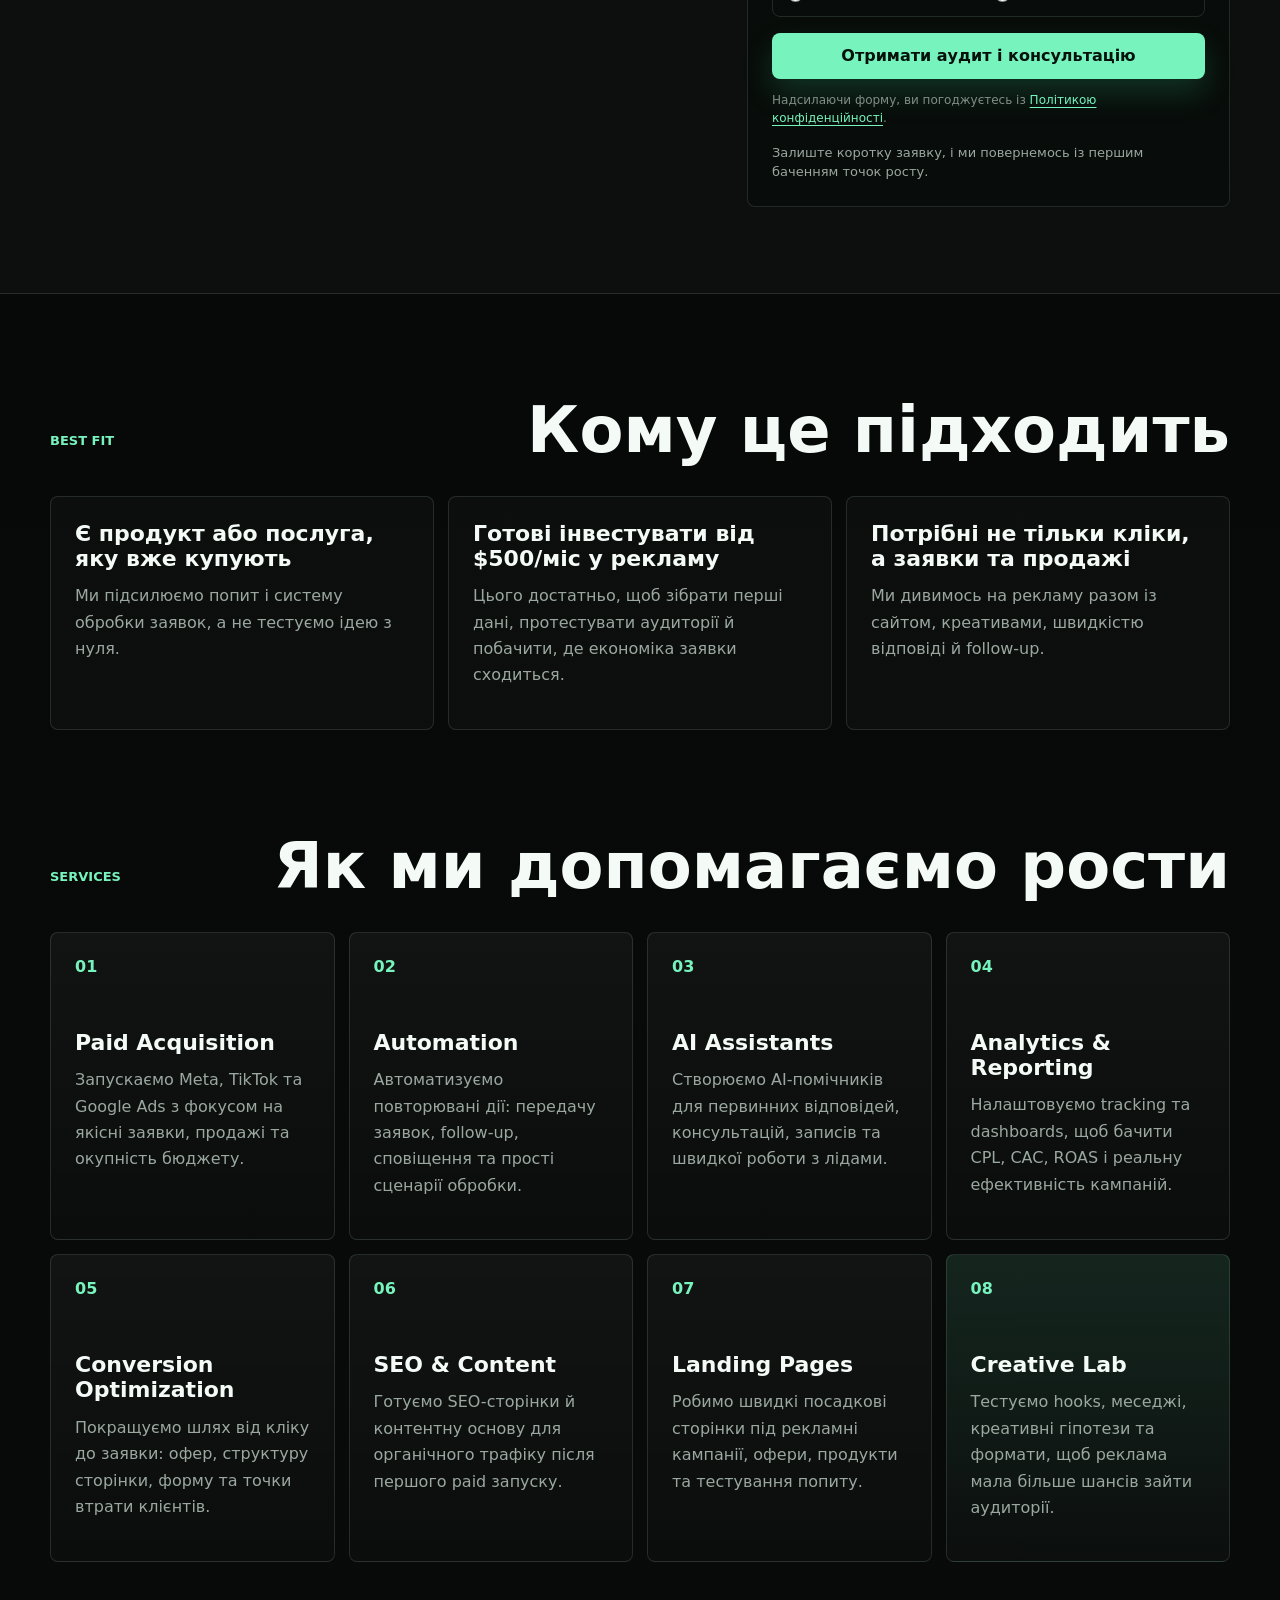
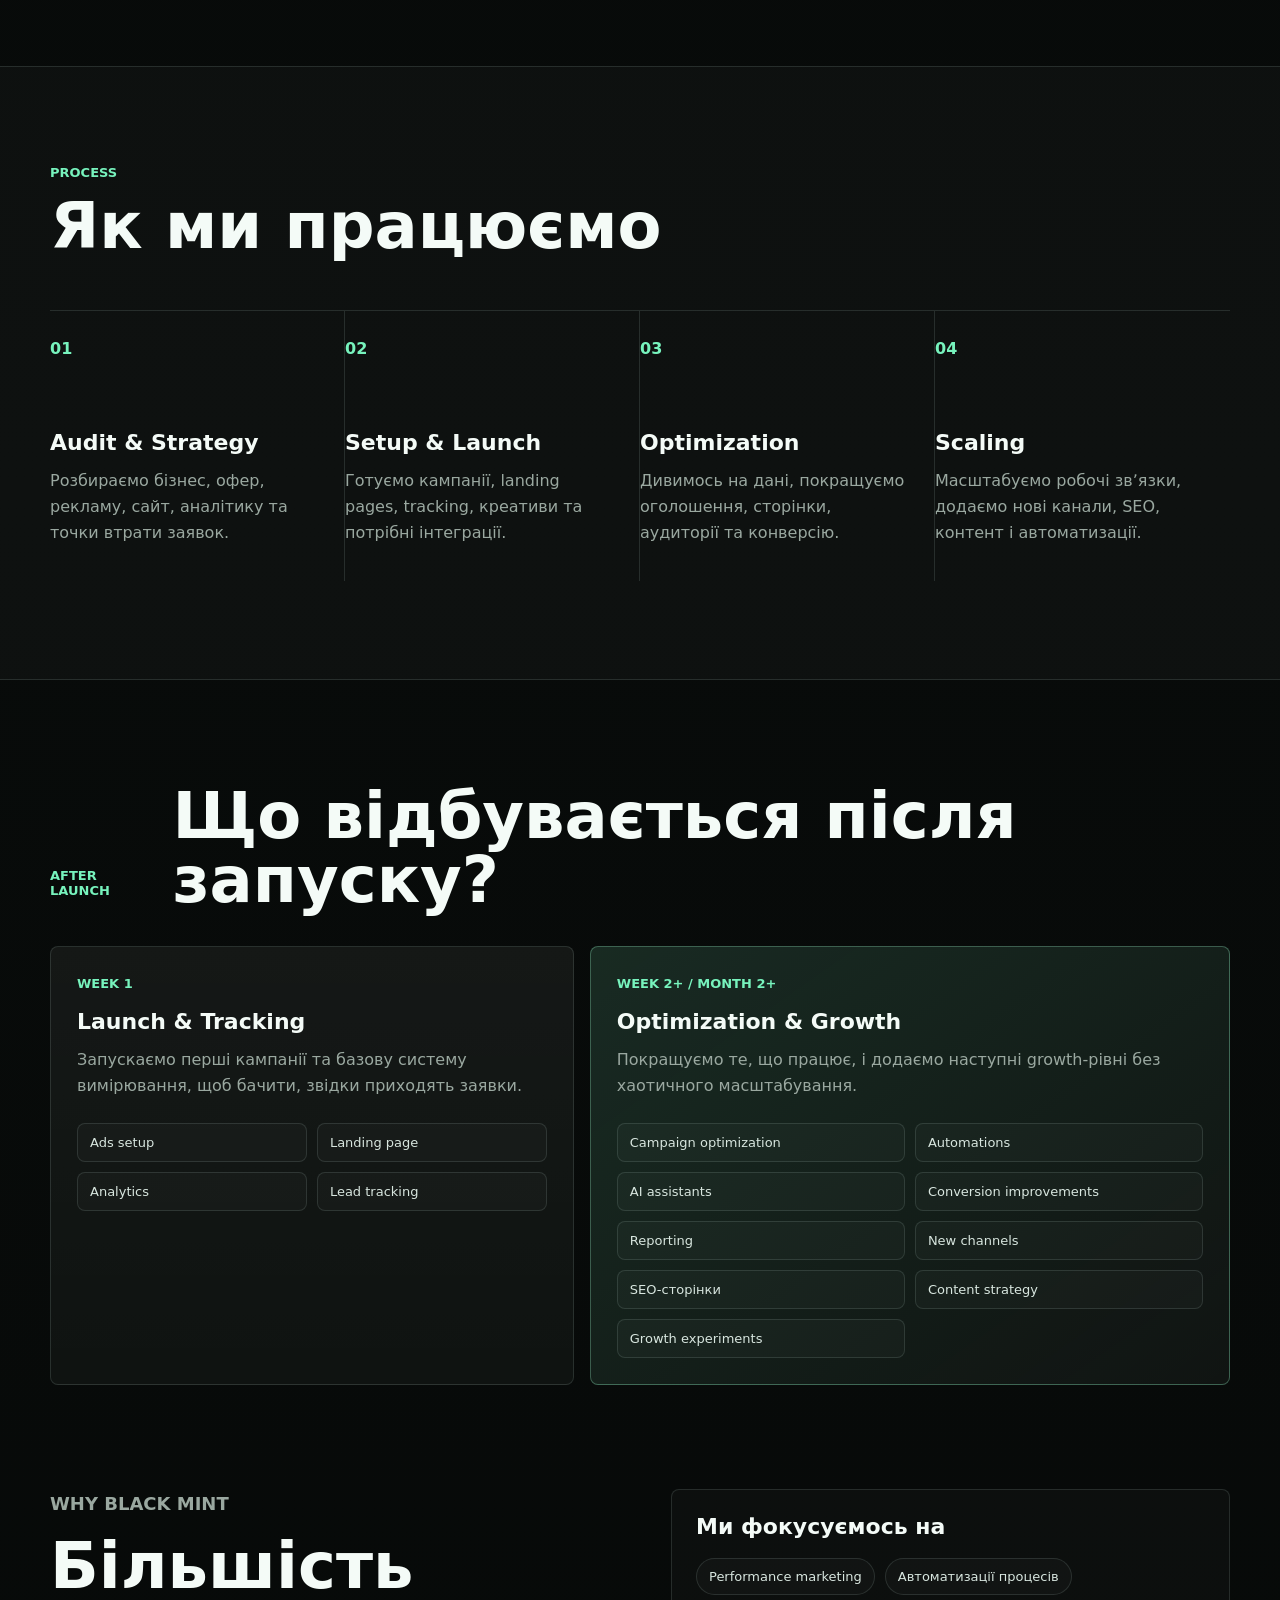
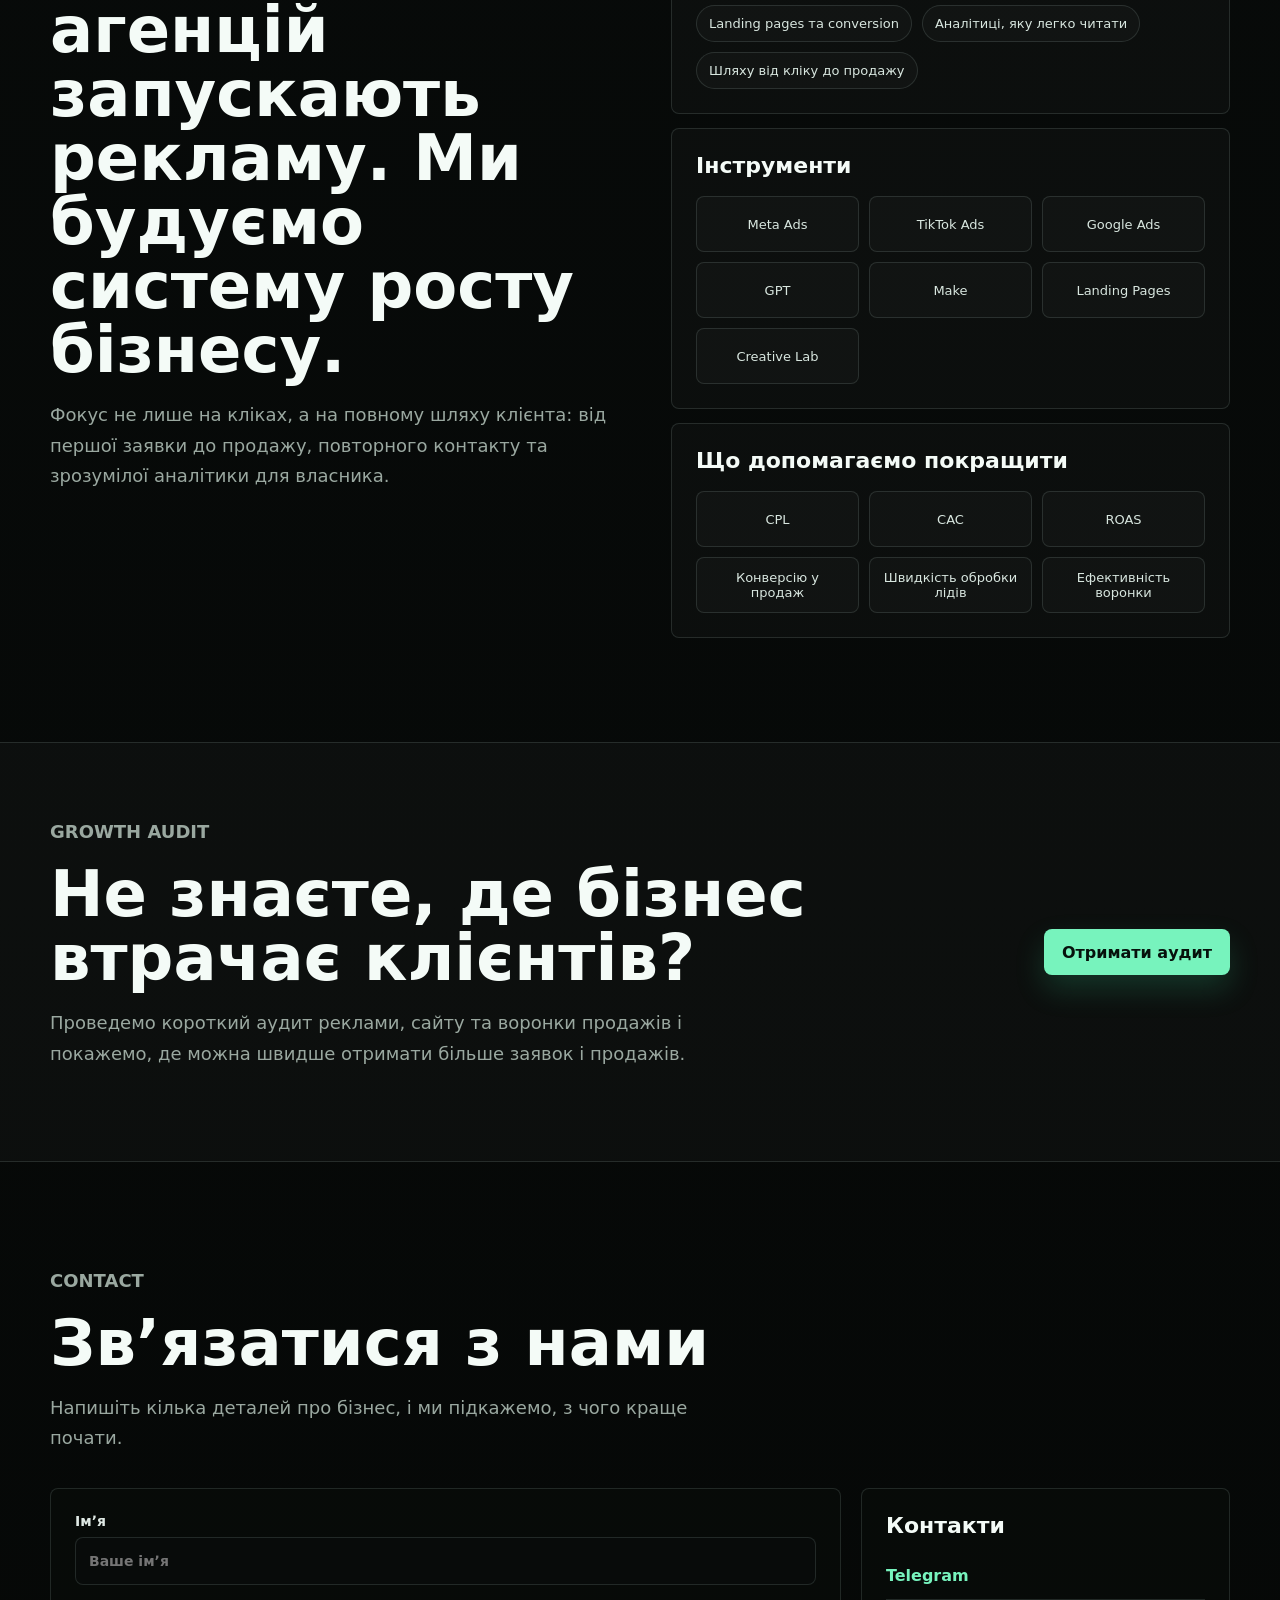
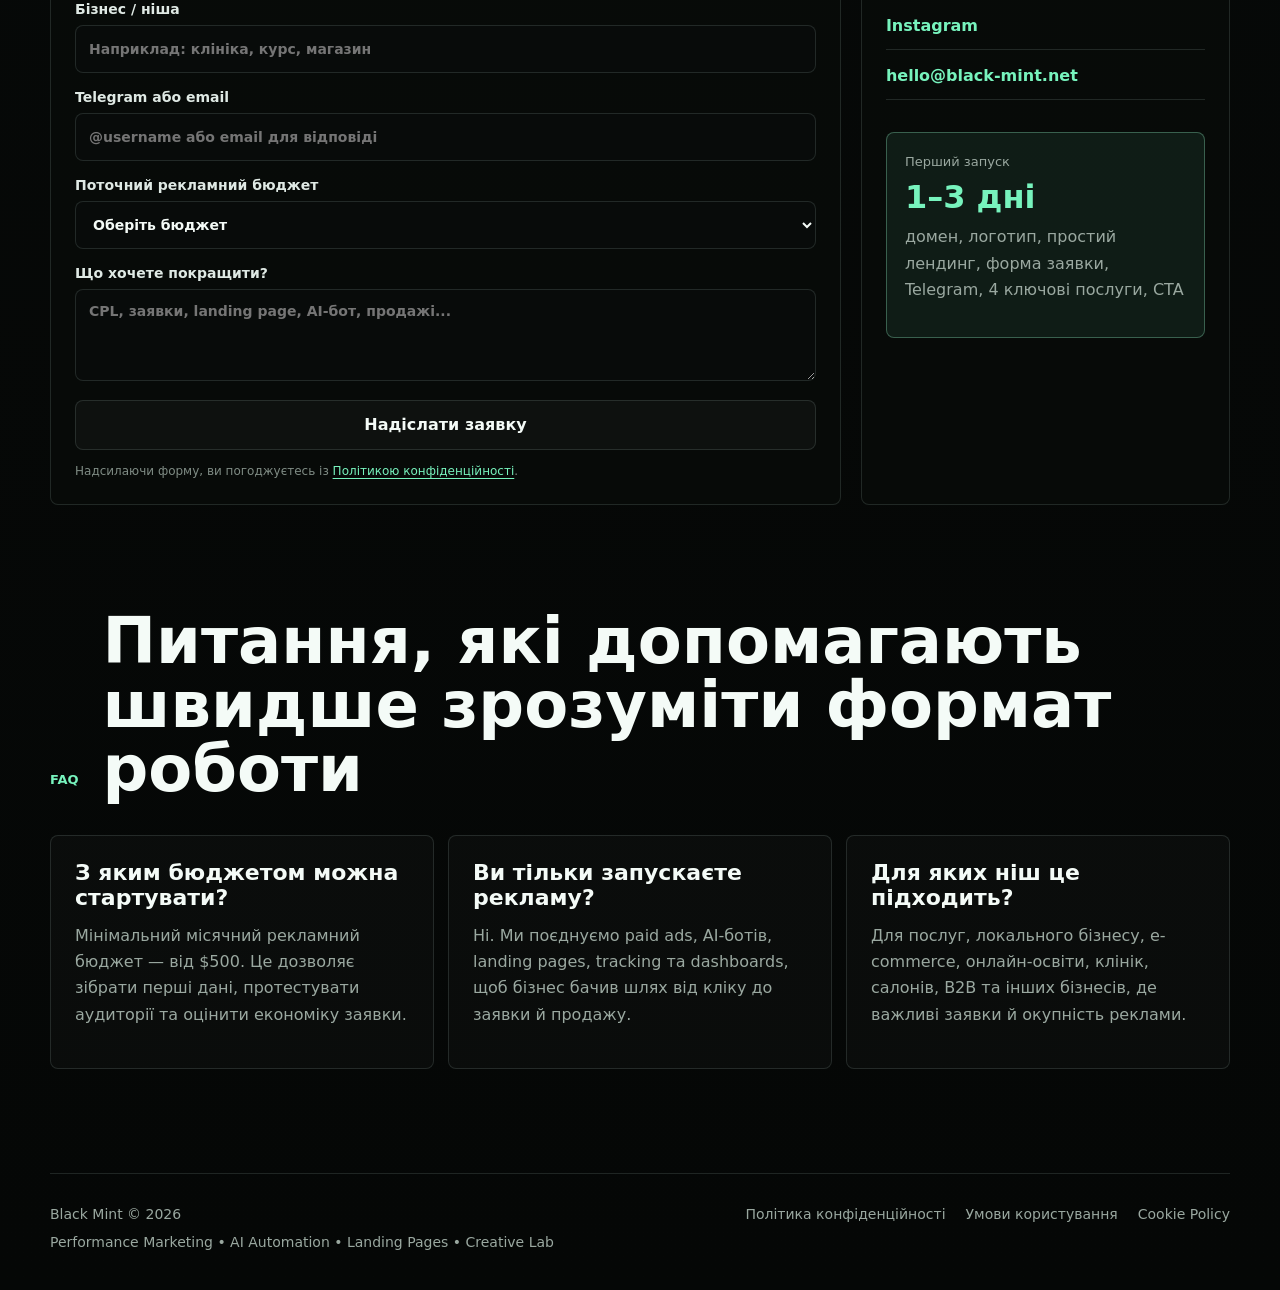
==== commit 371bed0d: "Launch Black Mint landing" ====
--- a/index.html
+++ b/index.html
@@ -13,10 +13,10 @@
     />
     <meta name="robots" content="index, follow, max-image-preview:large" />
     <meta name="author" content="Black Mint" />
-    <link rel="canonical" href="https://blackmint.agency/" />
-    <link rel="alternate" hreflang="uk" href="https://blackmint.agency/" />
-    <link rel="alternate" hreflang="en" href="https://blackmint.agency/en/" />
-    <link rel="alternate" hreflang="x-default" href="https://blackmint.agency/" />
+    <link rel="canonical" href="https://black-mint.net/" />
+    <link rel="alternate" hreflang="uk" href="https://black-mint.net/" />
+    <link rel="alternate" hreflang="en" href="https://black-mint.net/en/" />
+    <link rel="alternate" hreflang="x-default" href="https://black-mint.net/" />
     <meta property="og:type" content="website" />
     <meta property="og:locale" content="uk_UA" />
     <meta property="og:site_name" content="Black Mint" />
@@ -25,8 +25,8 @@
       property="og:description"
       content="Performance marketing, AI automation, tracking and CRM systems for small and medium businesses with ad spend from $500/month."
     />
-    <meta property="og:url" content="https://blackmint.agency/" />
-    <meta property="og:image" content="https://blackmint.agency/og-image.jpg" />
+    <meta property="og:url" content="https://black-mint.net/" />
+    <meta property="og:image" content="https://black-mint.net/og-image.jpg" />
     <meta name="twitter:card" content="summary_large_image" />
     <meta name="twitter:title" content="Black Mint | Paid Ads. AI Systems. Growth." />
     <meta
@@ -43,7 +43,7 @@
         "@context": "https://schema.org",
         "@type": "ProfessionalService",
         "name": "Black Mint",
-        "url": "https://blackmint.agency/",
+        "url": "https://black-mint.net/",
         "description": "Black Mint helps small and medium businesses grow through paid ads, AI automation, landing pages, creative testing and analytics.",
         "slogan": "Paid Ads. AI Systems. Growth.",
         "areaServed": ["Ukraine", "Europe", "United States"],
@@ -55,7 +55,7 @@
           "Creative lab",
           "Marketing analytics and tracking"
         ],
-        "email": "hello@blackmint.agency",
+        "email": "hello@black-mint.net",
         "offers": {
           "@type": "Offer",
           "description": "Marketing audit and growth system setup for businesses with monthly ad spend from $500.",
@@ -509,7 +509,7 @@
             <h3>Контакти</h3>
             <a href="https://t.me/" target="_blank" rel="noreferrer">Telegram</a>
             <a href="https://instagram.com/" target="_blank" rel="noreferrer">Instagram</a>
-            <a href="mailto:hello@blackmint.agency">hello@blackmint.agency</a>
+            <a href="mailto:hello@black-mint.net">hello@black-mint.net</a>
             <div class="contact-stat">
               <span>Перший запуск</span>
               <strong>1–3 дні</strong>
